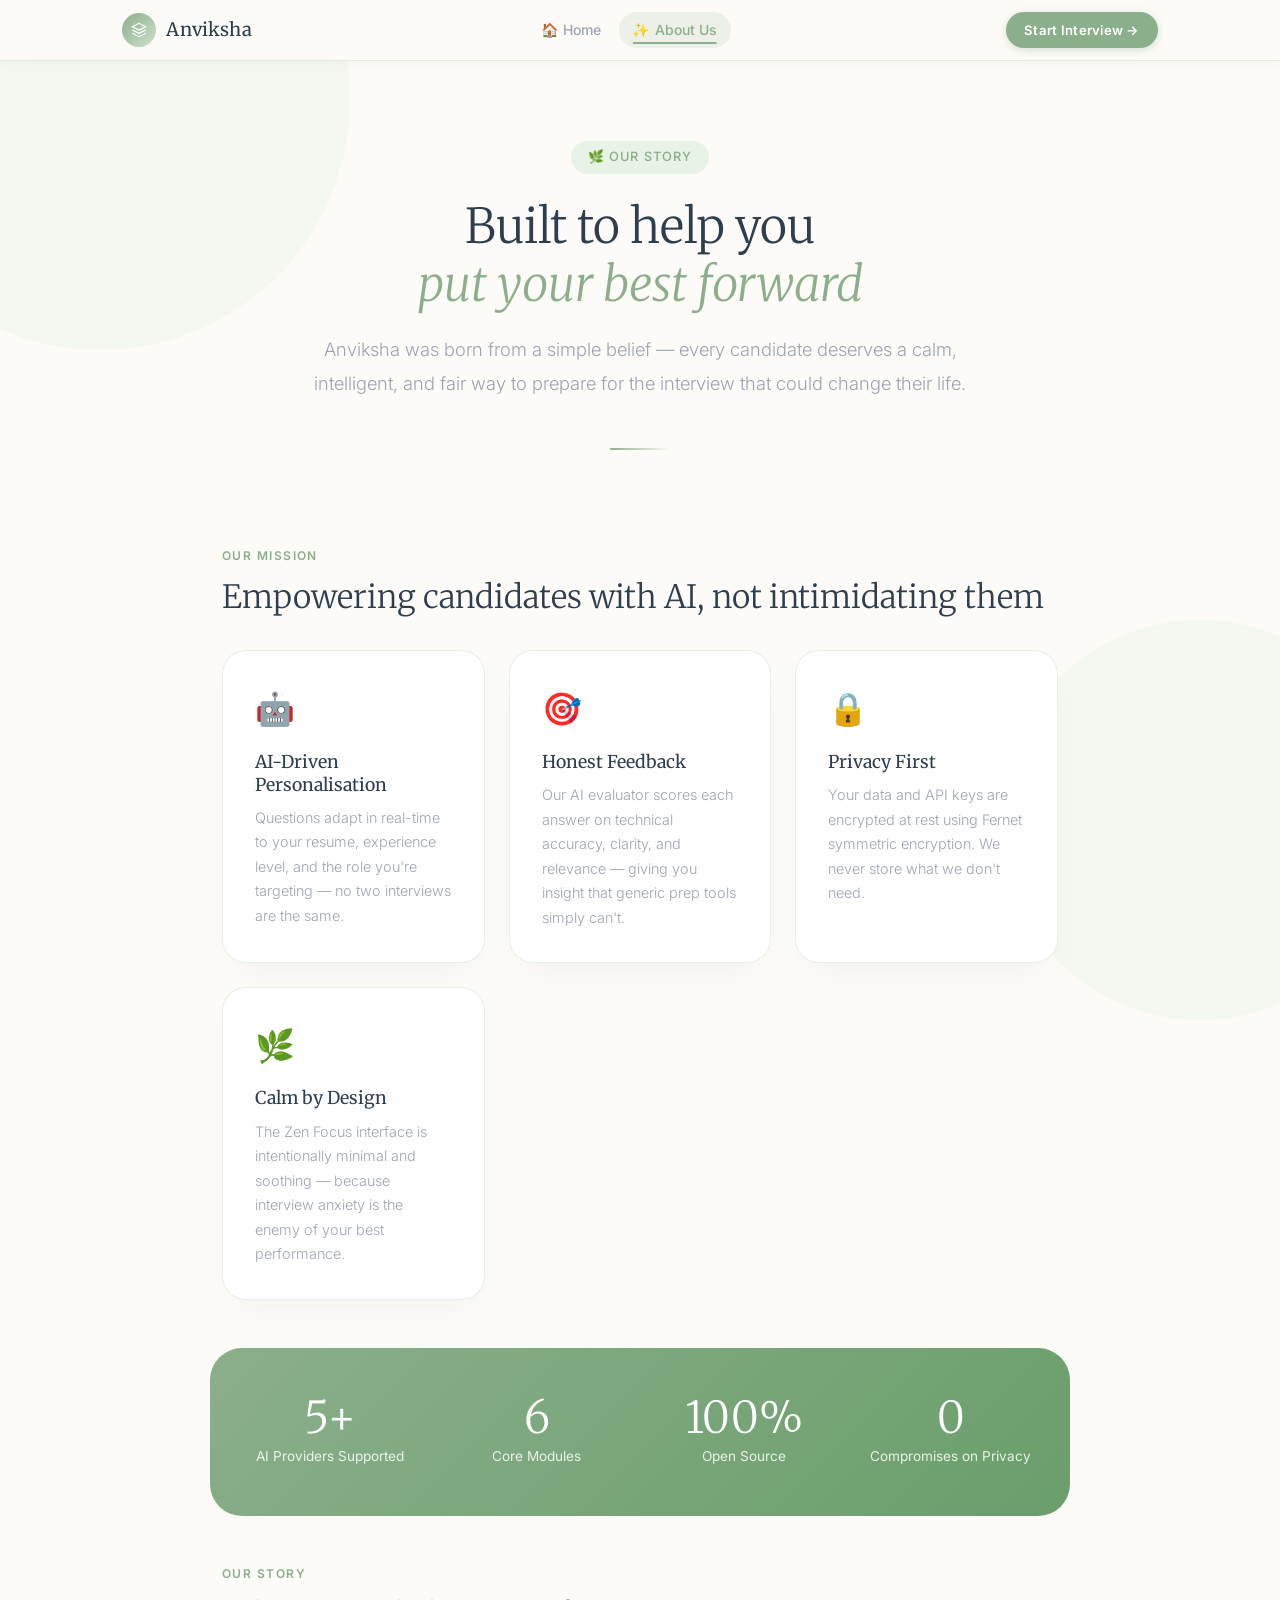
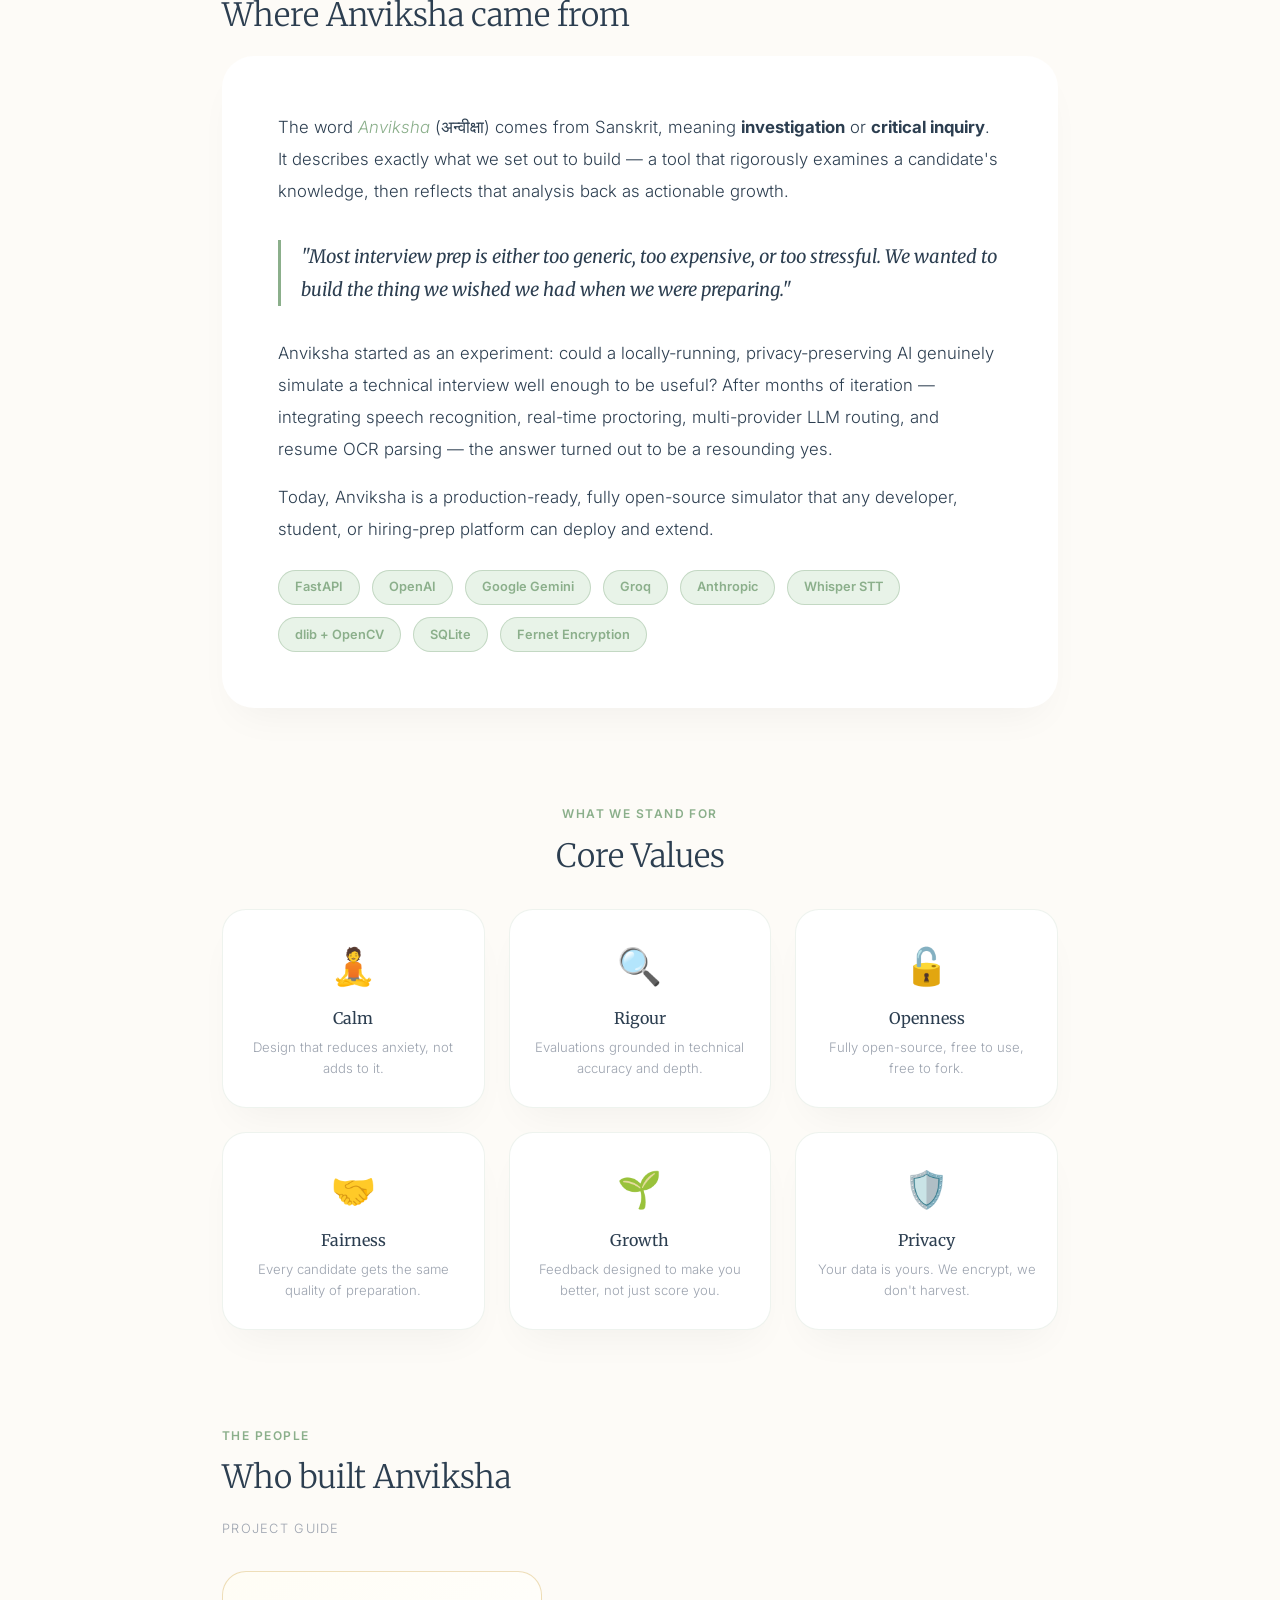
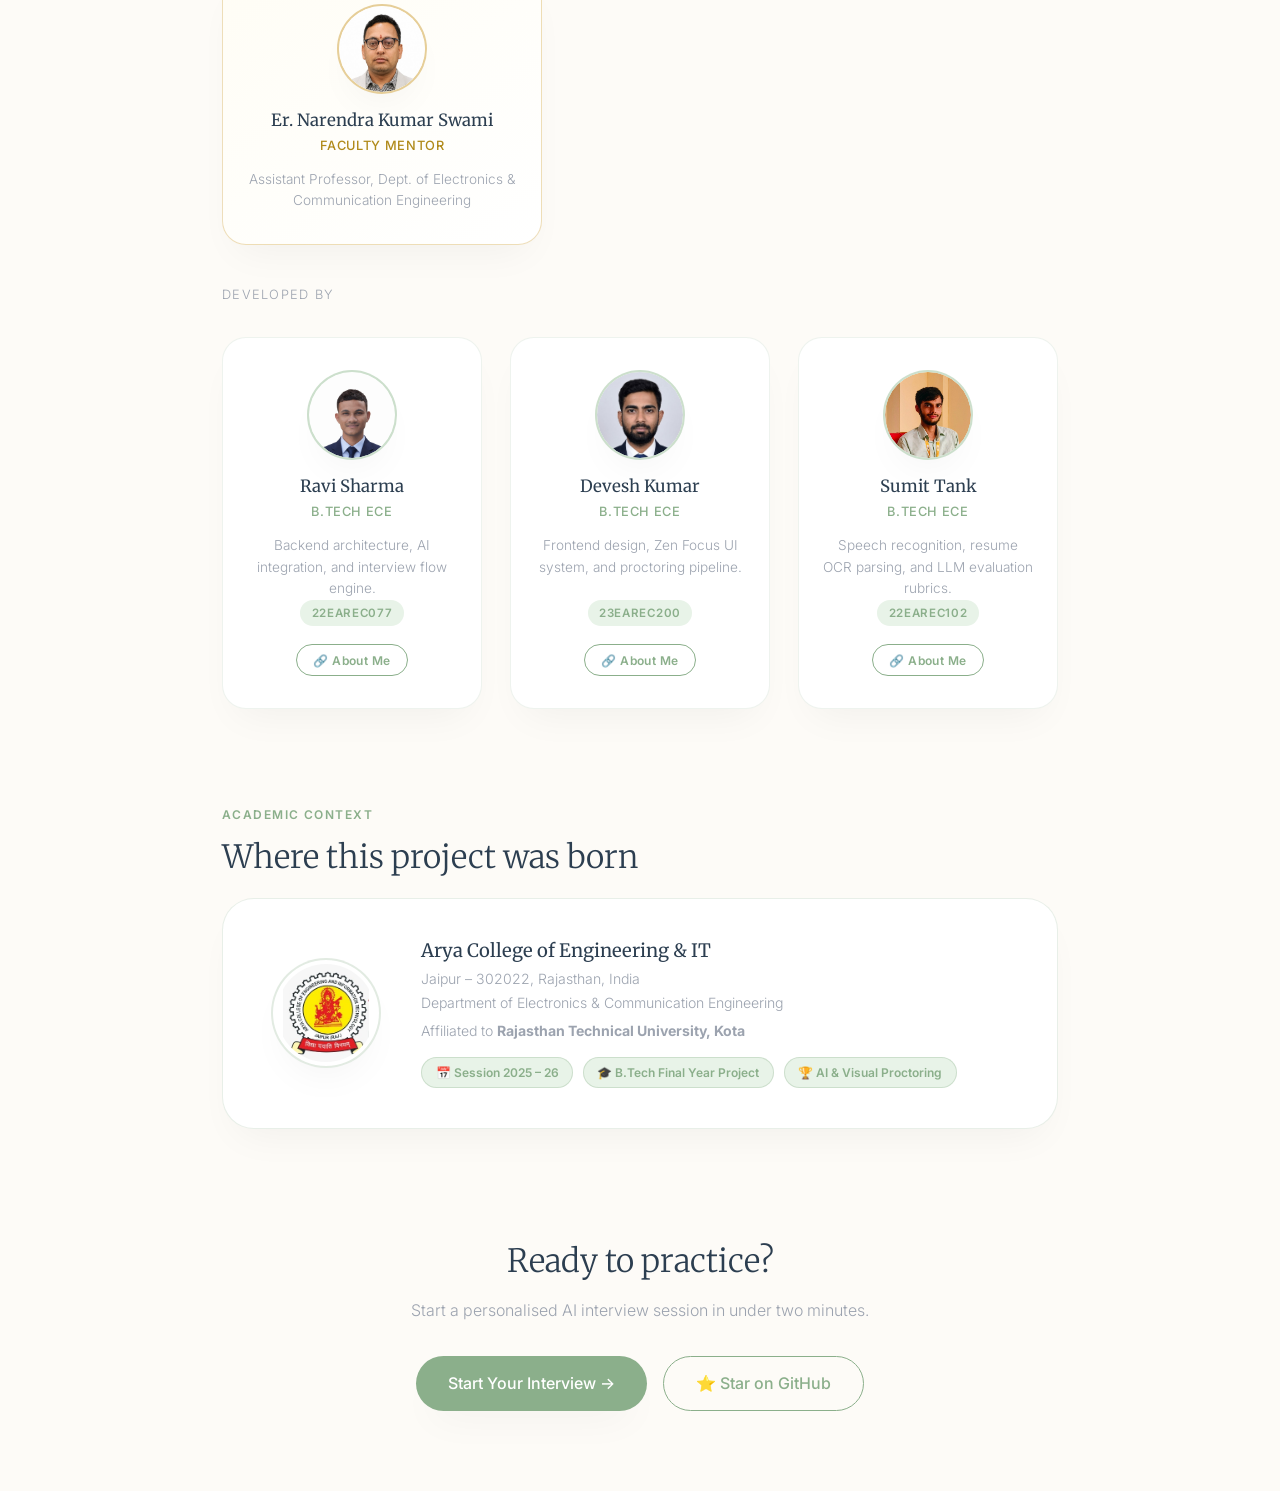
==== frontend/about.html @ 6df04675 "feat: introduce About page, shared navigation component, and team branding assets" ====
<!DOCTYPE html>
<html lang="en">

<head>
    <meta charset="UTF-8">
    <meta name="viewport" content="width=device-width, initial-scale=1.0">
    <meta name="description"
        content="About Anviksha – Learn about our mission to make AI-powered interview preparation accessible, fair, and effective for every candidate.">
    <title>About Us – Anviksha AI Interview Simulator</title>
    <link rel="stylesheet" href="styles.css">

    <style>
        /* ── Page-level layout ── */
        .about-wrapper {
            min-height: 100vh;
            background: var(--cream-bg);
            position: relative;
            overflow-x: hidden;
        }


        /* (nav styles provided by header.js) */

        /* ── Hero ── */
        .hero {
            text-align: center;
            padding: 5rem 2rem 3rem;
            max-width: 720px;
            margin: 0 auto;
        }

        .hero-badge {
            display: inline-flex;
            align-items: center;
            gap: 0.5rem;
            background: var(--sage-light);
            color: var(--sage-dark);
            font-size: 0.8rem;
            font-weight: 500;
            letter-spacing: 0.08em;
            text-transform: uppercase;
            padding: 0.4rem 1.1rem;
            border-radius: var(--radius-pill);
            margin-bottom: 1.5rem;
            animation: fadeInUp 0.6s ease both;
        }

        .hero h1 {
            font-size: 3rem;
            font-weight: 300;
            line-height: 1.2;
            margin-bottom: 1.25rem;
            animation: fadeInUp 0.7s ease 0.1s both;
        }

        .hero h1 em {
            font-style: italic;
            color: var(--sage-dark);
        }

        .hero-subtitle {
            font-size: 1.15rem;
            color: var(--gray-muted);
            line-height: 1.8;
            font-weight: 300;
            animation: fadeInUp 0.7s ease 0.2s both;
            margin-bottom: 0;
        }

        /* ── Section wrapper ── */
        .section {
            max-width: 900px;
            margin: 0 auto;
            padding: 3rem 2rem;
        }

        .section-label {
            font-size: 0.75rem;
            letter-spacing: 0.12em;
            text-transform: uppercase;
            color: var(--sage-dark);
            font-weight: 600;
            margin-bottom: 0.75rem;
        }

        .section-title {
            font-family: var(--font-serif);
            font-size: 2rem;
            font-weight: 300;
            margin-bottom: 1.25rem;
            color: var(--slate-text);
        }

        /* ── Divider ── */
        .divider {
            width: 60px;
            height: 2px;
            background: linear-gradient(90deg, var(--sage-dark), transparent);
            margin: 0 auto 3rem;
            border-radius: 2px;
        }

        /* ── Mission cards ── */
        .mission-grid {
            display: grid;
            grid-template-columns: repeat(auto-fit, minmax(260px, 1fr));
            gap: 1.5rem;
            margin-top: 2rem;
        }

        .mission-card {
            background: var(--white);
            border: 1px solid rgba(139, 175, 139, 0.2);
            border-radius: var(--radius-lg);
            padding: 2rem;
            box-shadow: var(--shadow-soft);
            transition: all var(--transition-medium);
            animation: fadeInUp 0.6s ease both;
        }

        .mission-card:hover {
            transform: translateY(-4px);
            box-shadow: var(--shadow-hover);
            border-color: rgba(139, 175, 139, 0.5);
        }

        .mission-card-icon {
            font-size: 2rem;
            margin-bottom: 1rem;
        }

        .mission-card h3 {
            font-size: 1.1rem;
            margin-bottom: 0.6rem;
            color: var(--slate-text);
        }

        .mission-card p {
            font-size: 0.9rem;
            color: var(--gray-muted);
            margin: 0;
            line-height: 1.7;
        }

        /* ── Story section ── */
        .story-section {
            background: var(--white);
            border-radius: var(--radius-xl);
            box-shadow: var(--shadow-soft);
            padding: 3.5rem;
            margin: 0 2rem;
            max-width: 860px;
            margin-left: auto;
            margin-right: auto;
        }

        .story-section p {
            font-size: 1.05rem;
            line-height: 1.9;
            color: var(--slate-text);
            font-weight: 300;
        }

        .story-section p+p {
            margin-top: 1rem;
        }

        .story-section p:last-child {
            margin-bottom: 0;
        }

        .story-highlight {
            border-left: 3px solid var(--sage-dark);
            padding-left: 1.25rem;
            margin: 2rem 0;
            color: var(--slate-text);
            font-family: var(--font-serif);
            font-size: 1.15rem;
            font-style: italic;
            line-height: 1.8;
        }

        /* ── Tech stack ── */
        .tech-strip {
            display: flex;
            flex-wrap: wrap;
            gap: 0.75rem;
            margin-top: 1.5rem;
        }

        .tech-chip {
            background: var(--sage-light);
            color: var(--sage-dark);
            font-size: 0.8rem;
            font-weight: 600;
            padding: 0.4rem 1rem;
            border-radius: var(--radius-pill);
            border: 1px solid rgba(139, 175, 139, 0.4);
            transition: all var(--transition-fast);
        }

        .tech-chip:hover {
            background: var(--sage-dark);
            color: var(--white);
        }

        /* ── Values ── */
        .values-grid {
            display: grid;
            grid-template-columns: repeat(auto-fit, minmax(200px, 1fr));
            gap: 1.5rem;
            margin-top: 2rem;
        }

        .value-item {
            text-align: center;
            padding: 1.75rem 1.25rem;
            border-radius: var(--radius-lg);
            border: 1px solid rgba(139, 175, 139, 0.15);
            background: var(--white);
            box-shadow: var(--shadow-soft);
            transition: all var(--transition-medium);
        }

        .value-item:hover {
            background: var(--sage-light);
            transform: translateY(-3px);
            box-shadow: var(--shadow-medium);
        }

        .value-emoji {
            font-size: 2.25rem;
            display: block;
            margin-bottom: 0.75rem;
        }

        .value-item h4 {
            font-family: var(--font-serif);
            font-size: 1rem;
            font-weight: 400;
            margin-bottom: 0.5rem;
            color: var(--slate-text);
        }

        .value-item p {
            font-size: 0.82rem;
            color: var(--gray-muted);
            margin: 0;
            line-height: 1.6;
        }

        /* ── Stats banner ── */
        .stats-banner {
            background: linear-gradient(135deg, var(--sage-dark) 0%, #6a9e6a 100%);
            color: var(--white);
            border-radius: var(--radius-xl);
            padding: 3rem 2rem;
            margin: 0 2rem;
            max-width: 860px;
            margin-left: auto;
            margin-right: auto;
            display: grid;
            grid-template-columns: repeat(auto-fit, minmax(160px, 1fr));
            gap: 2rem;
            text-align: center;
        }

        .stat-item {}

        .stat-number {
            font-family: var(--font-serif);
            font-size: 2.75rem;
            font-weight: 300;
            line-height: 1;
            margin-bottom: 0.4rem;
        }

        .stat-label {
            font-size: 0.85rem;
            opacity: 0.85;
            font-weight: 400;
        }

        /* ── Team section ── */
        .team-grid {
            display: grid;
            grid-template-columns: repeat(auto-fit, minmax(220px, 1fr));
            gap: 1.75rem;
            margin-top: 2rem;
        }

        .team-card {
            background: var(--white);
            border-radius: var(--radius-lg);
            padding: 2rem 1.5rem;
            text-align: center;
            box-shadow: var(--shadow-soft);
            border: 1px solid rgba(139, 175, 139, 0.15);
            transition: all var(--transition-medium);
            /* flex column so badge+button always sit at the bottom */
            display: flex;
            flex-direction: column;
            align-items: center;
        }

        .team-card:hover {
            transform: translateY(-5px);
            box-shadow: var(--shadow-hover);
            border-color: rgba(139, 175, 139, 0.4);
        }

        /* Guide card gets a golden accent */
        .team-card.guide-card {
            border-color: rgba(205, 160, 60, 0.35);
            background: linear-gradient(145deg, #fffdf5, var(--white));
        }

        .team-card.guide-card:hover {
            border-color: rgba(205, 160, 60, 0.6);
        }

        .team-avatar {
            width: 90px;
            height: 90px;
            border-radius: 50%;
            background: var(--sage-light);
            display: flex;
            align-items: center;
            justify-content: center;
            margin: 0 auto 1rem;
            box-shadow: var(--shadow-soft);
            overflow: hidden;
            border: 2px solid rgba(139, 175, 139, 0.3);
        }

        .team-avatar img {
            width: 100%;
            height: 100%;
            object-fit: cover;
            object-position: top center;
            border-radius: 50%;
        }

        .team-avatar.guide-avatar {
            border: 2px solid rgba(205, 160, 60, 0.5);
            background: #fffdf5;
        }

        .team-card h3 {
            font-size: 1.05rem;
            margin-bottom: 0.25rem;
            color: var(--slate-text);
        }

        .team-card .team-role {
            font-size: 0.8rem;
            color: var(--sage-dark);
            font-weight: 500;
            letter-spacing: 0.05em;
            text-transform: uppercase;
            margin-bottom: 0.75rem;
        }

        .team-card.guide-card .team-role {
            color: #b08a1a;
        }

        .team-card p {
            font-size: 0.85rem;
            color: var(--gray-muted);
            margin: 0;
            line-height: 1.6;
        }

        /* Enrollment ID badge */
        .enrol-badge {
            display: inline-block;
            background: var(--sage-light);
            color: var(--sage-dark);
            font-size: 0.72rem;
            font-weight: 600;
            letter-spacing: 0.06em;
            padding: 0.25rem 0.7rem;
            border-radius: var(--radius-pill);
            margin-top: auto;   /* pushes badge to bottom regardless of content height */
            margin-bottom: 0.5rem;
        }

        /* About Me button */
        .about-me-btn {
            display: inline-flex;
            align-items: center;
            gap: 0.35rem;
            margin-top: 0.6rem;
            padding: 0.35rem 1rem;
            border-radius: var(--radius-pill);
            border: 1px solid var(--sage-dark);
            color: var(--sage-dark);
            font-size: 0.75rem;
            font-weight: 600;
            text-decoration: none;
            letter-spacing: 0.04em;
            transition: all var(--transition-fast);
            background: transparent;
        }

        .about-me-btn:hover {
            background: var(--sage-dark);
            color: var(--white);
            transform: translateY(-1px);
        }

        /* ── Academic / Institution card ── */
        .institution-card {
            background: var(--white);
            border-radius: var(--radius-xl);
            box-shadow: var(--shadow-soft);
            border: 1px solid rgba(139, 175, 139, 0.2);
            padding: 2.5rem 3rem;
            max-width: 860px;
            margin: 0 auto;
            display: flex;
            gap: 2.5rem;
            align-items: center;
            flex-wrap: wrap;
        }

        .institution-logo {
            width: 110px;
            height: 110px;
            border-radius: 50%;
            background: var(--white);
            border: 2px solid rgba(139, 175, 139, 0.25);
            display: flex;
            align-items: center;
            justify-content: center;
            flex-shrink: 0;
            box-shadow: var(--shadow-soft);
            overflow: hidden;
            padding: 4px;
        }

        .institution-logo img {
            width: 100%;
            height: 100%;
            object-fit: contain;
            border-radius: 50%;
        }

        .institution-info {
            flex: 1;
            min-width: 220px;
        }

        .institution-info h3 {
            font-family: var(--font-serif);
            font-size: 1.15rem;
            font-weight: 400;
            margin-bottom: 0.3rem;
            color: var(--slate-text);
        }

        .institution-info p {
            font-size: 0.88rem;
            color: var(--gray-muted);
            margin: 0 0 0.2rem;
            line-height: 1.5;
        }

        .institution-meta {
            display: flex;
            flex-wrap: wrap;
            gap: 0.6rem;
            margin-top: 1rem;
        }

        .meta-pill {
            background: var(--sage-light);
            color: var(--sage-dark);
            font-size: 0.75rem;
            font-weight: 600;
            padding: 0.3rem 0.85rem;
            border-radius: var(--radius-pill);
            border: 1px solid rgba(139, 175, 139, 0.3);
        }

        @media (max-width: 600px) {
            .institution-card {
                padding: 1.75rem 1.25rem;
                flex-direction: column;
                align-items: flex-start;
                gap: 1.25rem;
            }
        }

        /* ── CTA footer strip ── */
        .cta-strip {
            text-align: center;
            padding: 4rem 2rem 5rem;
        }

        .cta-strip h2 {
            font-family: var(--font-serif);
            font-size: 2rem;
            font-weight: 300;
            margin-bottom: 1rem;
        }

        .cta-strip p {
            color: var(--gray-muted);
            margin-bottom: 2rem;
            font-size: 1rem;
        }

        .cta-buttons {
            display: flex;
            gap: 1rem;
            justify-content: center;
            flex-wrap: wrap;
        }

        /* ── Responsive ── */
        @media (max-width: 768px) {
            .hero h1 {
                font-size: 2rem;
            }

            .story-section {
                padding: 2rem 1.5rem;
                margin: 0 1rem;
            }

            .stats-banner {
                margin: 0 1rem;
            }

            .top-nav {
                padding: 1rem 1.25rem;
            }

            .section {
                padding: 2.5rem 1.25rem;
            }
        }

        /* ── Staggered animation delays ── */
        .mission-card:nth-child(1) {
            animation-delay: 0.1s;
        }

        .mission-card:nth-child(2) {
            animation-delay: 0.2s;
        }

        .mission-card:nth-child(3) {
            animation-delay: 0.3s;
        }

        .mission-card:nth-child(4) {
            animation-delay: 0.4s;
        }
    </style>
</head>

<body>
    <!-- Shared site header (nav) -->
    <script src="./header.js"></script>
    <div class="about-wrapper">

        <!-- Background Decorations -->
        <div class="bg-blob bg-blob-1"></div>
        <div class="bg-blob bg-blob-2"></div>

        <!-- ── Hero ── -->
        <header class="hero">
            <div class="hero-badge">🌿 Our Story</div>
            <h1>Built to help you<br><em>put your best forward</em></h1>
            <p class="hero-subtitle">
                Anviksha was born from a simple belief — every candidate deserves a calm, intelligent,
                and fair way to prepare for the interview that could change their life.
            </p>
        </header>

        <div class="divider"></div>

        <!-- ── Mission ── -->
        <section class="section" id="mission" aria-labelledby="missionTitle">
            <p class="section-label">Our Mission</p>
            <h2 class="section-title" id="missionTitle">Empowering candidates with AI, not intimidating them</h2>

            <div class="mission-grid">
                <div class="mission-card">
                    <div class="mission-card-icon">🤖</div>
                    <h3>AI-Driven Personalisation</h3>
                    <p>Questions adapt in real-time to your resume, experience level, and the role you're targeting — no
                        two interviews are the same.</p>
                </div>
                <div class="mission-card">
                    <div class="mission-card-icon">🎯</div>
                    <h3>Honest Feedback</h3>
                    <p>Our AI evaluator scores each answer on technical accuracy, clarity, and relevance — giving you
                        insight that generic prep tools simply can't.</p>
                </div>
                <div class="mission-card">
                    <div class="mission-card-icon">🔒</div>
                    <h3>Privacy First</h3>
                    <p>Your data and API keys are encrypted at rest using Fernet symmetric encryption. We never store
                        what we don't need.</p>
                </div>
                <div class="mission-card">
                    <div class="mission-card-icon">🌿</div>
                    <h3>Calm by Design</h3>
                    <p>The Zen Focus interface is intentionally minimal and soothing — because interview anxiety is the
                        enemy of your best performance.</p>
                </div>
            </div>
        </section>

        <!-- ── Stats ── -->
        <div class="stats-banner" role="region" aria-label="Key statistics">
            <div class="stat-item">
                <div class="stat-number">5+</div>
                <div class="stat-label">AI Providers Supported</div>
            </div>
            <div class="stat-item">
                <div class="stat-number">6</div>
                <div class="stat-label">Core Modules</div>
            </div>
            <div class="stat-item">
                <div class="stat-number">100%</div>
                <div class="stat-label">Open Source</div>
            </div>
            <div class="stat-item">
                <div class="stat-number">0</div>
                <div class="stat-label">Compromises on Privacy</div>
            </div>
        </div>

        <!-- ── Story ── -->
        <section class="section" id="story" aria-labelledby="storyTitle">
            <p class="section-label">Our Story</p>
            <h2 class="section-title" id="storyTitle">Where Anviksha came from</h2>

            <div class="story-section">
                <p>
                    The word <em>Anviksha</em> (अन्वीक्षा) comes from Sanskrit, meaning <strong>investigation</strong>
                    or <strong>critical inquiry</strong>. It describes exactly what we set out to build — a tool that
                    rigorously examines a candidate's knowledge, then reflects that analysis back as actionable growth.
                </p>

                <blockquote class="story-highlight">
                    "Most interview prep is either too generic, too expensive, or too stressful. We wanted to build the
                    thing we wished we had when we were preparing."
                </blockquote>

                <p>
                    Anviksha started as an experiment: could a locally-running, privacy-preserving AI genuinely simulate
                    a technical interview well enough to be useful? After months of iteration — integrating speech
                    recognition, real-time proctoring, multi-provider LLM routing, and resume OCR parsing — the answer
                    turned out to be a resounding yes.
                </p>
                <p>
                    Today, Anviksha is a production-ready, fully open-source simulator that any developer, student, or
                    hiring-prep platform can deploy and extend.
                </p>

                <div class="tech-strip" role="list" aria-label="Technologies used">
                    <span class="tech-chip" role="listitem">FastAPI</span>
                    <span class="tech-chip" role="listitem">OpenAI</span>
                    <span class="tech-chip" role="listitem">Google Gemini</span>
                    <span class="tech-chip" role="listitem">Groq</span>
                    <span class="tech-chip" role="listitem">Anthropic</span>
                    <span class="tech-chip" role="listitem">Whisper STT</span>
                    <span class="tech-chip" role="listitem">dlib + OpenCV</span>
                    <span class="tech-chip" role="listitem">SQLite</span>
                    <span class="tech-chip" role="listitem">Fernet Encryption</span>
                </div>
            </div>
        </section>

        <!-- ── Values ── -->
        <section class="section" id="values" aria-labelledby="valuesTitle">
            <p class="section-label" style="text-align:center;">What We Stand For</p>
            <h2 class="section-title" id="valuesTitle" style="text-align:center;">Core Values</h2>

            <div class="values-grid">
                <div class="value-item">
                    <span class="value-emoji">🧘</span>
                    <h4>Calm</h4>
                    <p>Design that reduces anxiety, not adds to it.</p>
                </div>
                <div class="value-item">
                    <span class="value-emoji">🔍</span>
                    <h4>Rigour</h4>
                    <p>Evaluations grounded in technical accuracy and depth.</p>
                </div>
                <div class="value-item">
                    <span class="value-emoji">🔓</span>
                    <h4>Openness</h4>
                    <p>Fully open-source, free to use, free to fork.</p>
                </div>
                <div class="value-item">
                    <span class="value-emoji">🤝</span>
                    <h4>Fairness</h4>
                    <p>Every candidate gets the same quality of preparation.</p>
                </div>
                <div class="value-item">
                    <span class="value-emoji">🌱</span>
                    <h4>Growth</h4>
                    <p>Feedback designed to make you better, not just score you.</p>
                </div>
                <div class="value-item">
                    <span class="value-emoji">🛡️</span>
                    <h4>Privacy</h4>
                    <p>Your data is yours. We encrypt, we don't harvest.</p>
                </div>
            </div>
        </section>

        <!-- ── Team ── -->
        <section class="section" id="team" aria-labelledby="teamTitle">
            <p class="section-label">The People</p>
            <h2 class="section-title" id="teamTitle">Who built Anviksha</h2>

            <!-- Project Guide -->
            <p
                style="font-size:0.8rem;letter-spacing:0.1em;text-transform:uppercase;color:var(--gray-muted);margin-bottom:1rem;margin-top:0.25rem;">
                Project Guide</p>
            <div class="team-grid" style="grid-template-columns: 1fr; max-width: 320px;">
                <div class="team-card guide-card">
                    <div class="team-avatar guide-avatar">
                        <img src="./icons/narendra.png" alt="Er. Narendra Kumar Swami">
                    </div>
                    <h3>Er. Narendra Kumar Swami</h3>
                    <p class="team-role">Faculty Mentor</p>
                    <p>Assistant Professor, Dept. of Electronics &amp; Communication Engineering</p>
                </div>
            </div>

            <!-- Developers -->
            <p
                style="font-size:0.8rem;letter-spacing:0.1em;text-transform:uppercase;color:var(--gray-muted);margin-bottom:1rem;margin-top:2.5rem;">
                Developed By</p>
            <div class="team-grid">
                <div class="team-card">
                    <div class="team-avatar">
                        <img src="./icons/ravi.png" alt="Ravi Sharma">
                    </div>
                    <h3>Ravi Sharma</h3>
                    <p class="team-role">B.Tech ECE</p>
                    <p>Backend architecture, AI integration, and interview flow engine.</p>
                    <span class="enrol-badge">22EAREC077</span>
                    <a href="#" class="about-me-btn" id="raviProfileBtn" target="_blank" rel="noopener">
                        🔗 About Me
                    </a>
                </div>
                <div class="team-card">
                    <div class="team-avatar">
                        <img src="./icons/devesh.png" alt="Devesh Kumar">
                    </div>
                    <h3>Devesh Kumar</h3>
                    <p class="team-role">B.Tech ECE</p>
                    <p>Frontend design, Zen Focus UI system, and proctoring pipeline.</p>
                    <span class="enrol-badge">23EAREC200</span>
                    <a href="#" class="about-me-btn" id="deveshProfileBtn" target="_blank" rel="noopener">
                        🔗 About Me
                    </a>
                </div>
                <div class="team-card">
                    <div class="team-avatar">
                        <img src="./icons/sumit.png" alt="Sumit Tank">
                    </div>
                    <h3>Sumit Tank</h3>
                    <p class="team-role">B.Tech ECE</p>
                    <p>Speech recognition, resume OCR parsing, and LLM evaluation rubrics.</p>
                    <span class="enrol-badge">22EAREC102</span>
                    <a href="#" class="about-me-btn" id="sumitProfileBtn" target="_blank" rel="noopener">
                        🔗 About Me
                    </a>
                </div>
            </div>
        </section>

        <!-- ── Academic Institution ── -->
        <section class="section" id="institution" aria-labelledby="institutionTitle">
            <p class="section-label">Academic Context</p>
            <h2 class="section-title" id="institutionTitle">Where this project was born</h2>

            <div class="institution-card">
                <div class="institution-logo">
                    <img src="./icons/college-logo.png"
                         alt="Arya College of Engineering &amp; IT – Jaipur"
                         width="110" height="110">
                </div>
                <div class="institution-info">
                    <h3>Arya College of Engineering &amp; IT</h3>
                    <p>Jaipur – 302022, Rajasthan, India</p>
                    <p>Department of Electronics &amp; Communication Engineering</p>
                    <p style="margin-top:0.4rem;">Affiliated to <strong>Rajasthan Technical University, Kota</strong>
                    </p>
                    <div class="institution-meta">
                        <span class="meta-pill">📅 Session 2025 – 26</span>
                        <span class="meta-pill">🎓 B.Tech Final Year Project</span>
                        <span class="meta-pill">🏆 AI &amp; Visual Proctoring</span>
                    </div>
                </div>
            </div>
        </section>

        <!-- ── CTA ── -->
        <div class="cta-strip">
            <h2>Ready to practice?</h2>
            <p>Start a personalised AI interview session in under two minutes.</p>
            <div class="cta-buttons">
                <a href="./guidelines.html" class="btn btn-primary" id="startInterviewBtn">
                    Start Your Interview →
                </a>
                <a href="https://github.com/hackerstoreofficial/Anviksha-The-AI-Interviewer" target="_blank"
                    rel="noopener noreferrer" class="btn btn-secondary" id="githubLink">
                    ⭐ Star on GitHub
                </a>
            </div>
        </div>

    </div><!-- end .about-wrapper -->
</body>

</html>
---- frontend/styles.css ----
/* ============================================
   Anviksha AI Interview Simulator
   Zen Focus Design System - Master Stylesheet
   ============================================ */

/* === Google Fonts === */
@import url('https://fonts.googleapis.com/css2?family=Merriweather:ital,wght@0,300;0,400;0,700;1,300;1,400&family=Inter:wght@300;400;500;600&display=swap');

/* === CSS Variables === */
:root {
    /* Color Palette */
    --cream-bg: #FDFBF7;
    --sage-dark: #8BAF8B;
    --sage-light: #E8F3E8;
    --sage-medium: #CDE0CD;
    --slate-text: #2C3E50;
    --gray-muted: #9CA3AF;
    --soft-red: #E57373;
    --white: #FFFFFF;
    --border-light: #CBD5E0;

    /* Typography */
    --font-serif: 'Merriweather', serif;
    --font-sans: 'Inter', sans-serif;

    /* Spacing */
    --spacing-xs: 0.5rem;
    --spacing-sm: 1rem;
    --spacing-md: 1.5rem;
    --spacing-lg: 2rem;
    --spacing-xl: 3rem;

    /* Shadows */
    --shadow-soft: 0 20px 40px -15px rgba(0, 0, 0, 0.05);
    --shadow-medium: 0 25px 50px -12px rgba(0, 0, 0, 0.08);
    --shadow-hover: 0 30px 60px -15px rgba(0, 0, 0, 0.12);

    /* Border Radius */
    --radius-sm: 0.5rem;
    --radius-md: 1rem;
    --radius-lg: 1.5rem;
    --radius-xl: 2rem;
    --radius-pill: 9999px;

    /* Transitions */
    --transition-fast: 0.2s ease;
    --transition-medium: 0.4s ease;
    --transition-slow: 0.8s ease;
}

/* === Global Reset === */
* {
    margin: 0;
    padding: 0;
    box-sizing: border-box;
}

html {
    scroll-behavior: smooth;
}

body {
    font-family: var(--font-sans);
    background-color: var(--cream-bg);
    color: var(--slate-text);
    line-height: 1.6;
    min-height: 100vh;
    overflow-x: hidden;
}

/* === Typography === */
h1,
h2,
h3,
h4,
h5,
h6 {
    font-family: var(--font-serif);
    font-weight: 400;
    line-height: 1.3;
    margin-bottom: var(--spacing-sm);
}

h1 {
    font-size: 2.5rem;
    font-weight: 300;
}

h2 {
    font-size: 2rem;
}

h3 {
    font-size: 1.5rem;
}

p {
    margin-bottom: var(--spacing-sm);
    font-weight: 300;
}

em {
    font-style: italic;
    color: var(--sage-dark);
}

/* === Layout Containers === */
.page-wrapper {
    min-height: 100vh;
    height: 100vh;
    display: flex;
    flex-direction: column;
    padding: 0;
    position: relative;
    overflow-y: auto;
    background: var(--cream-bg);
}

.content-card {
    background: var(--white);
    padding: var(--spacing-xl) var(--spacing-lg);
    width: 100%;
    height: 100%;
    position: relative;
    z-index: 10;
    overflow-y: auto;
    animation: fadeInUp 1s ease;
    border-radius: 0;
    box-shadow: none;
}



/* === Buttons === */
.btn {
    font-family: var(--font-sans);
    font-weight: 500;
    padding: 0.875rem 2rem;
    border-radius: var(--radius-pill);
    border: none;
    cursor: pointer;
    transition: all var(--transition-medium);
    font-size: 1rem;
    display: inline-flex;
    align-items: center;
    gap: 0.5rem;
    text-decoration: none;
}

.btn-primary {
    background: var(--sage-dark);
    color: var(--white);
    box-shadow: var(--shadow-soft);
}

.btn-primary:hover {
    transform: translateY(-2px);
    box-shadow: var(--shadow-hover);
}

.btn-primary:active {
    transform: translateY(0);
}

.btn-secondary {
    background: transparent;
    color: var(--sage-dark);
    border: 1px solid var(--sage-dark);
}

.btn-secondary:hover {
    background: var(--sage-light);
    transform: translateY(-2px);
}

.btn-danger {
    background: var(--soft-red);
    color: var(--white);
}

.btn-danger:hover {
    transform: translateY(-2px);
    box-shadow: var(--shadow-hover);
}

.btn:disabled {
    opacity: 0.5;
    cursor: not-allowed;
    transform: none !important;
}

/* === Form Elements === */
.form-group {
    margin-bottom: var(--spacing-md);
}

.form-label {
    display: block;
    font-weight: 500;
    margin-bottom: var(--spacing-xs);
    color: var(--slate-text);
    font-size: 0.95rem;
}

.form-input {
    width: 100%;
    padding: 0.75rem 0;
    background: transparent;
    border: none;
    border-bottom: 1px solid var(--border-light);
    font-family: var(--font-sans);
    font-size: 1rem;
    color: var(--slate-text);
    transition: border-color var(--transition-fast);
    outline: none;
}

.form-input:focus {
    border-bottom-color: var(--sage-dark);
}

.form-input::placeholder {
    color: var(--gray-muted);
}

select.form-input {
    padding: 0.75rem;
    border: 1px solid var(--border-light);
    border-radius: var(--radius-sm);
    background: var(--white);
}

/* === File Upload === */
.file-upload-zone {
    border: 2px dashed var(--sage-medium);
    border-radius: var(--radius-lg);
    padding: var(--spacing-xl);
    text-align: center;
    background: var(--sage-light);
    transition: all var(--transition-medium);
    cursor: pointer;
}

.file-upload-zone:hover {
    border-color: var(--sage-dark);
    background: var(--white);
}

.file-upload-zone.dragover {
    border-color: var(--sage-dark);
    background: var(--white);
    transform: scale(1.02);
}

/* === Checkbox & Radio === */
.checkbox-wrapper {
    display: flex;
    align-items: flex-start;
    gap: var(--spacing-sm);
    margin-bottom: var(--spacing-md);
}

.checkbox-wrapper input[type="checkbox"] {
    width: 1.25rem;
    height: 1.25rem;
    accent-color: var(--sage-dark);
    cursor: pointer;
    margin-top: 0.25rem;
}

.checkbox-label {
    flex: 1;
    font-size: 0.95rem;
    line-height: 1.5;
    cursor: pointer;
}

/* === Progress Indicators === */
.progress-dots {
    display: flex;
    gap: 0.75rem;
    justify-content: center;
    padding: var(--spacing-md) 0;
    background: var(--white);
    position: sticky;
    top: 0;
    z-index: 100;
    box-shadow: 0 2px 8px rgba(0, 0, 0, 0.05);
}

.progress-dot {
    width: 0.75rem;
    height: 0.75rem;
    border-radius: 50%;
    background: var(--gray-muted);
    transition: all var(--transition-medium);
}

.progress-dot.active {
    background: var(--slate-text);
    transform: scale(1.3);
}

/* === Background Decorations === */
.bg-blob {
    position: fixed;
    border-radius: 50%;
    background: var(--sage-light);
    opacity: 0.4;
    z-index: 0;
    animation: float 12s ease-in-out infinite;
    pointer-events: none;
}

.bg-blob-1 {
    width: 500px;
    height: 500px;
    top: -150px;
    left: -150px;
}

.bg-blob-2 {
    width: 400px;
    height: 400px;
    bottom: -120px;
    right: -120px;
    animation-delay: -4s;
}

/* === Animations === */
@keyframes fadeInUp {
    from {
        opacity: 0;
        transform: translateY(30px);
    }

    to {
        opacity: 1;
        transform: translateY(0);
    }
}

@keyframes float {

    0%,
    100% {
        transform: translateY(0);
    }

    50% {
        transform: translateY(-30px);
    }
}

@keyframes breathe {

    0%,
    100% {
        transform: scale(1);
        opacity: 1;
    }

    50% {
        transform: scale(1.05);
        opacity: 0.8;
    }
}

.breathe-animation {
    animation: breathe 6s ease-in-out infinite;
}

/* === Utility Classes === */
.text-center {
    text-align: center;
}

.text-muted {
    color: var(--gray-muted);
}

.text-error {
    color: var(--soft-red);
    font-size: 0.875rem;
    margin-top: var(--spacing-xs);
}

.mb-sm {
    margin-bottom: var(--spacing-sm);
}

.mb-md {
    margin-bottom: var(--spacing-md);
}

.mb-lg {
    margin-bottom: var(--spacing-lg);
}

.mb-xl {
    margin-bottom: var(--spacing-xl);
}

.mt-sm {
    margin-top: var(--spacing-sm);
}

.mt-md {
    margin-top: var(--spacing-md);
}

.mt-lg {
    margin-top: var(--spacing-lg);
}

.flex-center {
    display: flex;
    justify-content: center;
    align-items: center;
    gap: var(--spacing-sm);
}

/* === Transcript Box === */
.transcript-box {
    background: var(--sage-light);
    border: 1px solid var(--sage-medium);
    border-radius: var(--radius-md);
    padding: var(--spacing-md);
    min-height: 120px;
    max-height: 200px;
    overflow-y: auto;
    margin-bottom: var(--spacing-sm);
}

.transcript-box p {
    margin: 0;
    line-height: 1.6;
    word-wrap: break-word;
    white-space: pre-wrap;
    overflow-wrap: break-word;
}

.transcript-box #liveTranscript {
    color: var(--slate-text);
    font-size: 1rem;
}

.transcript-box .text-muted {
    font-style: italic;
}

.hidden {
    display: none !important;
}

/* === Responsive Design === */
@media (max-width: 768px) {
    h1 {
        font-size: 2rem;
    }

    .content-card {
        padding: var(--spacing-md);
    }

    .bg-blob {
        opacity: 0.2;
    }
}
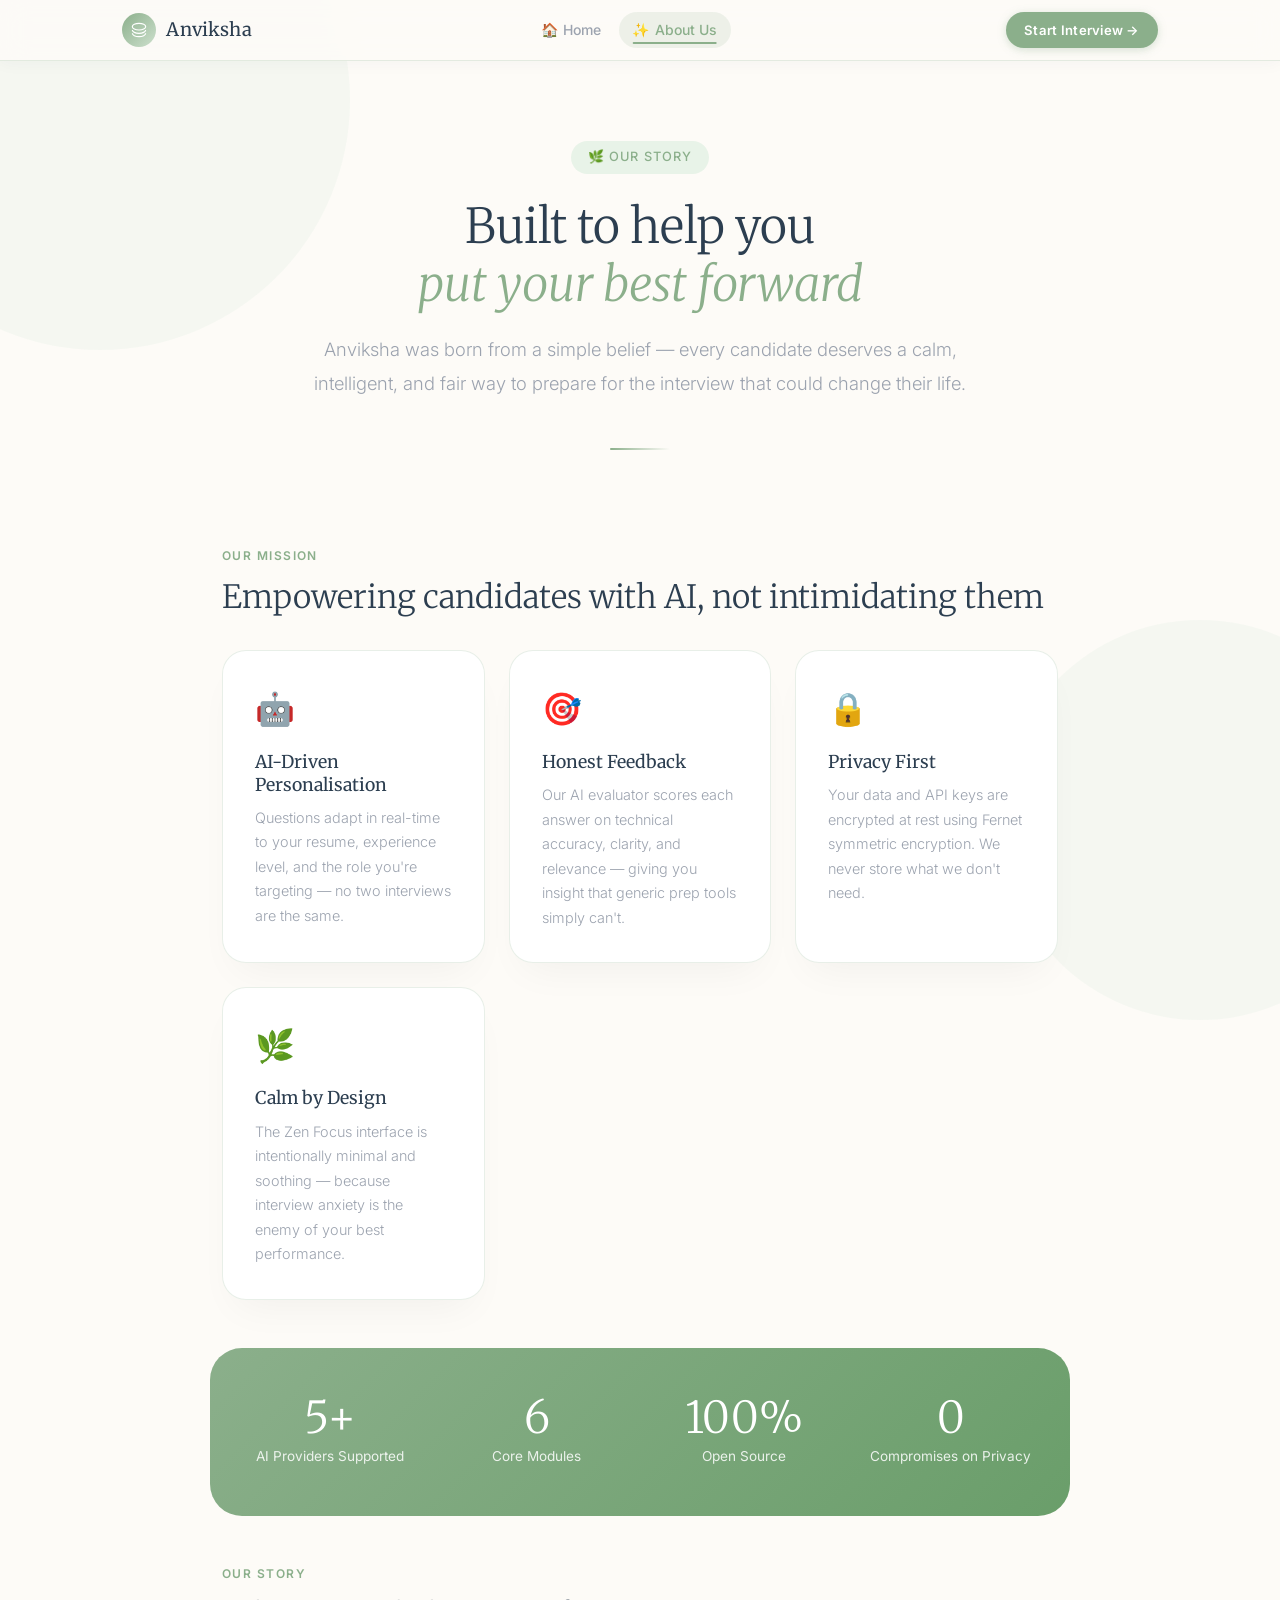
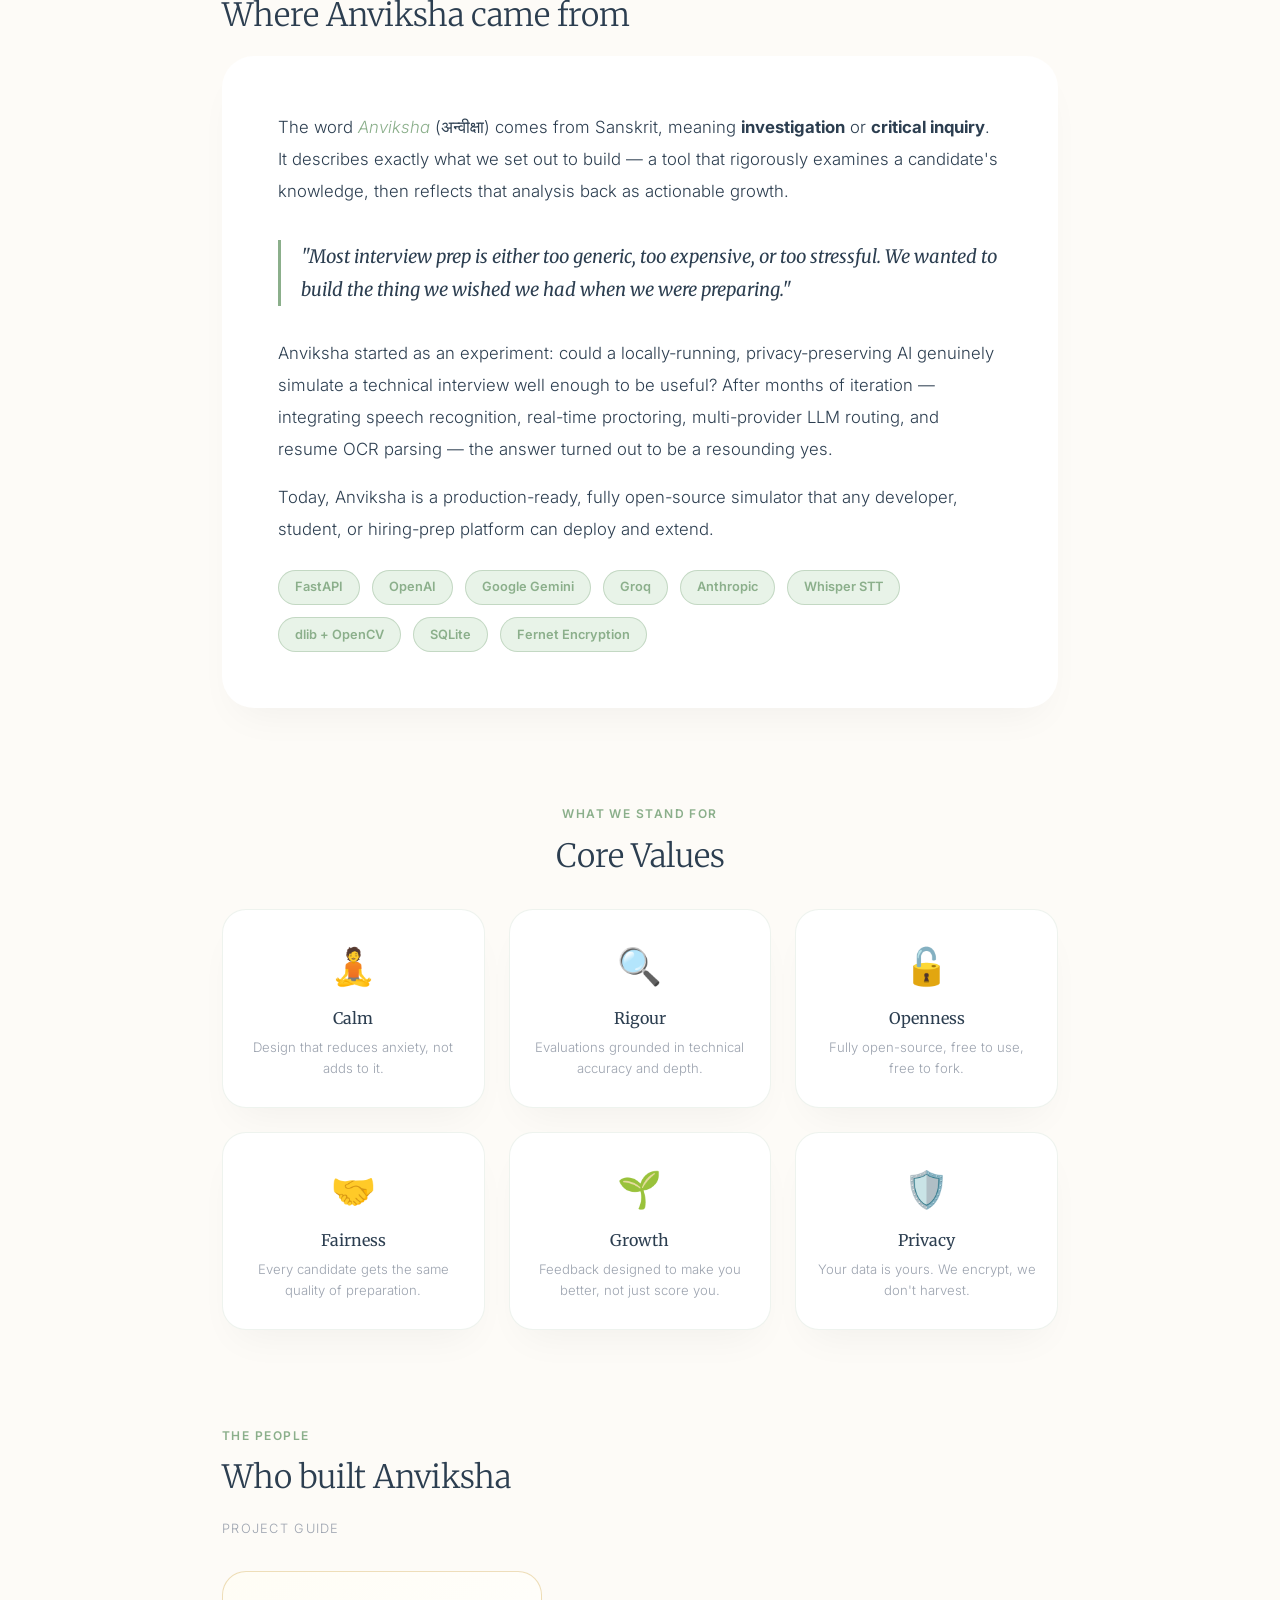
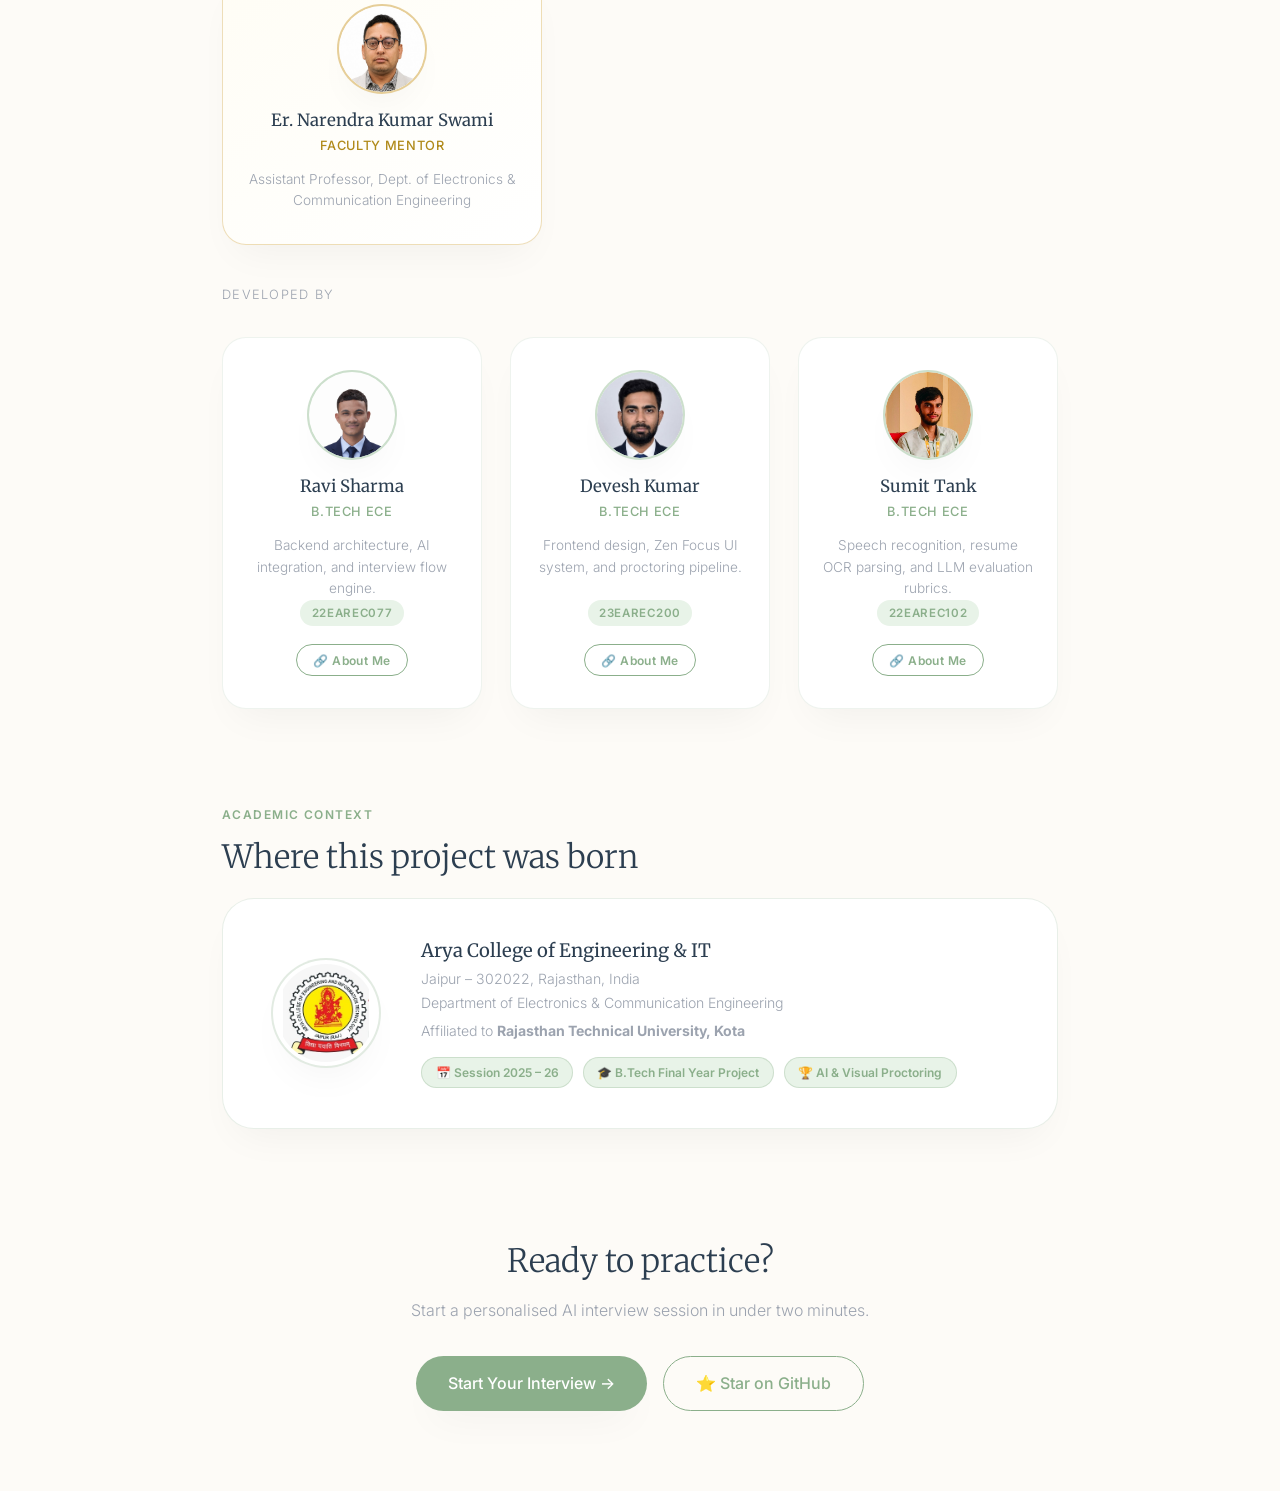
==== commit d1069706: "feat: add custom favicon and update brand logo design across frontend pages" ====
--- a/frontend/about.html
+++ b/frontend/about.html
@@ -264,8 +264,6 @@
             gap: 2rem;
             text-align: center;
         }
-
-        .stat-item {}
 
         .stat-number {
             font-family: var(--font-serif);
@@ -560,6 +558,7 @@
             animation-delay: 0.4s;
         }
     </style>
+    <link rel="icon" type="image/svg+xml" href="./icons/favicon.svg">
 </head>
 
 <body>
@@ -750,7 +749,7 @@
                     <p class="team-role">B.Tech ECE</p>
                     <p>Backend architecture, AI integration, and interview flow engine.</p>
                     <span class="enrol-badge">22EAREC077</span>
-                    <a href="#" class="about-me-btn" id="raviProfileBtn" target="_blank" rel="noopener">
+                    <a href="https://www.linkedin.com/in/ravi-sharma-234643322/" class="about-me-btn" id="raviProfileBtn" target="_blank" rel="noopener">
                         🔗 About Me
                     </a>
                 </div>
@@ -762,7 +761,7 @@
                     <p class="team-role">B.Tech ECE</p>
                     <p>Frontend design, Zen Focus UI system, and proctoring pipeline.</p>
                     <span class="enrol-badge">23EAREC200</span>
-                    <a href="#" class="about-me-btn" id="deveshProfileBtn" target="_blank" rel="noopener">
+                    <a href="https://github.com/hackerstoreofficial/" class="about-me-btn" id="deveshProfileBtn" target="_blank" rel="noopener">
                         🔗 About Me
                     </a>
                 </div>
@@ -774,7 +773,7 @@
                     <p class="team-role">B.Tech ECE</p>
                     <p>Speech recognition, resume OCR parsing, and LLM evaluation rubrics.</p>
                     <span class="enrol-badge">22EAREC102</span>
-                    <a href="#" class="about-me-btn" id="sumitProfileBtn" target="_blank" rel="noopener">
+                    <a href="https://www.linkedin.com/in/t-sumit-ece/" class="about-me-btn" id="sumitProfileBtn" target="_blank" rel="noopener">
                         🔗 About Me
                     </a>
                 </div>
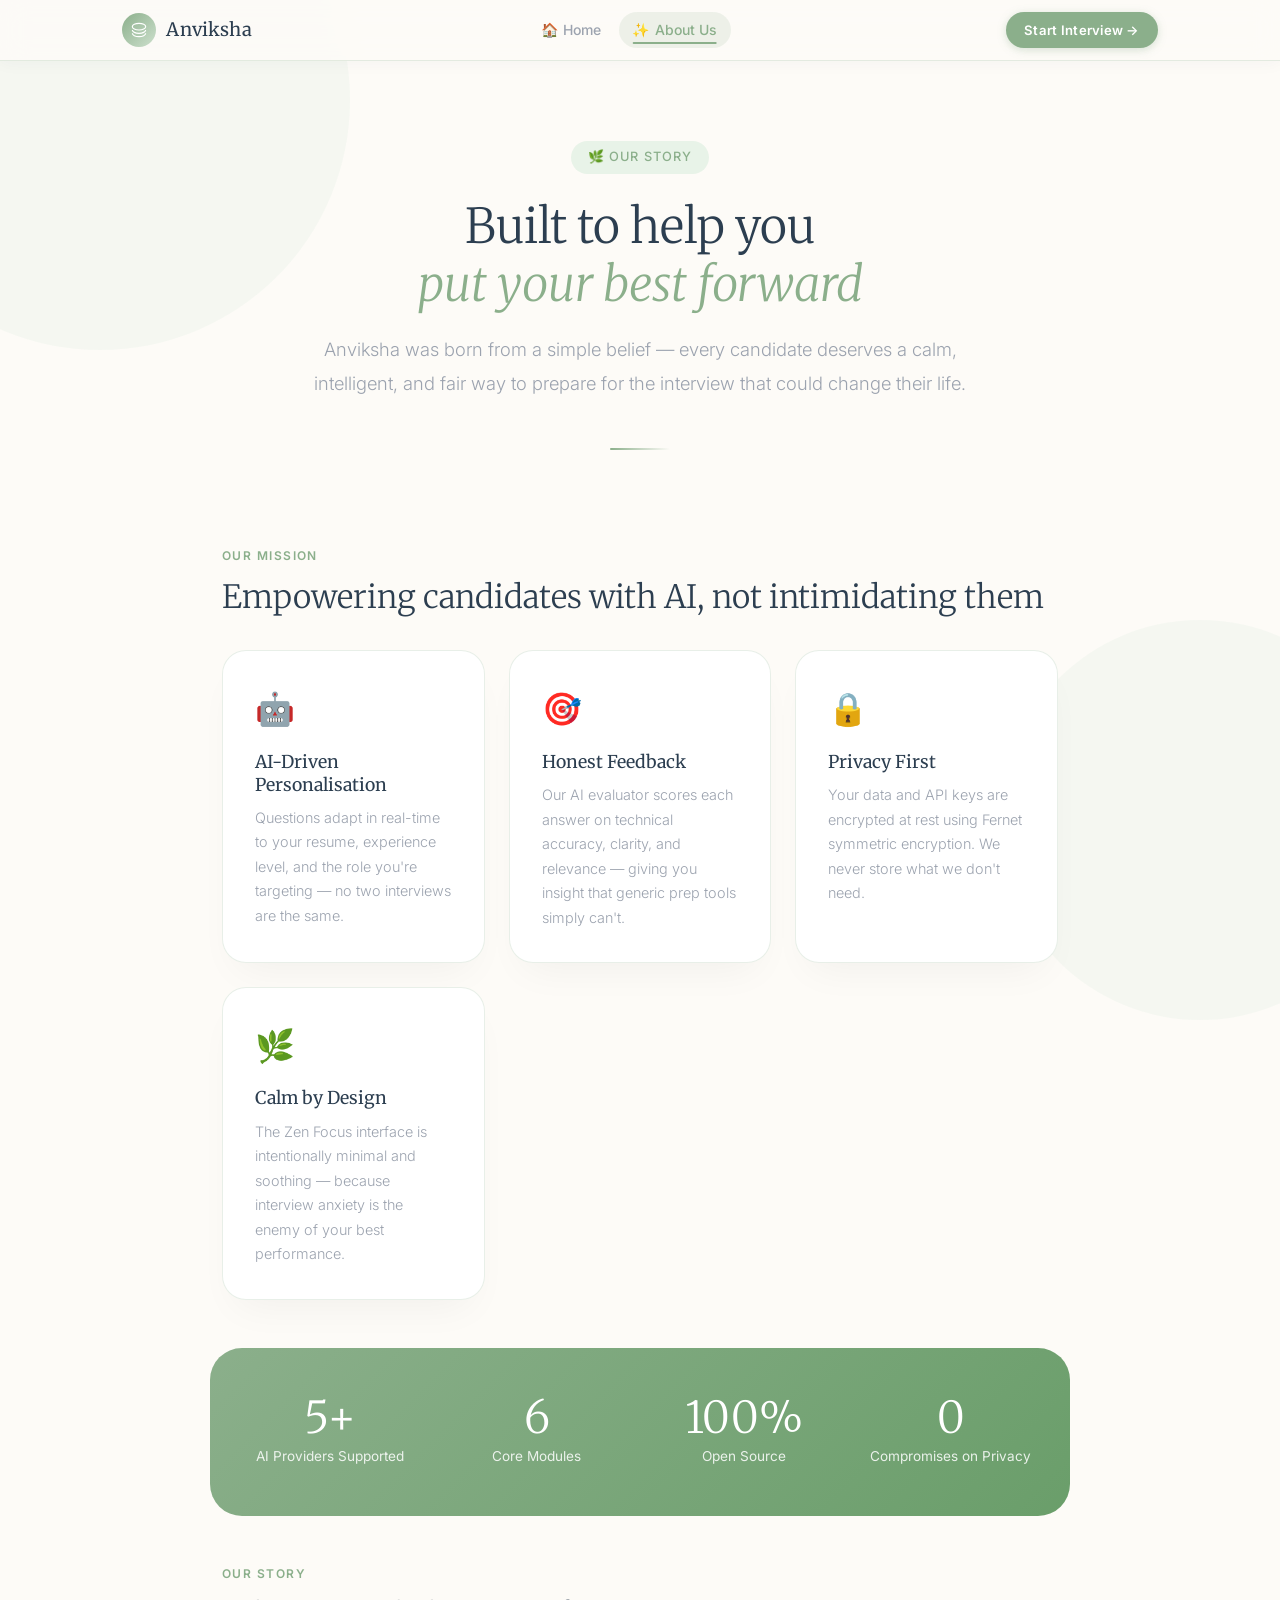
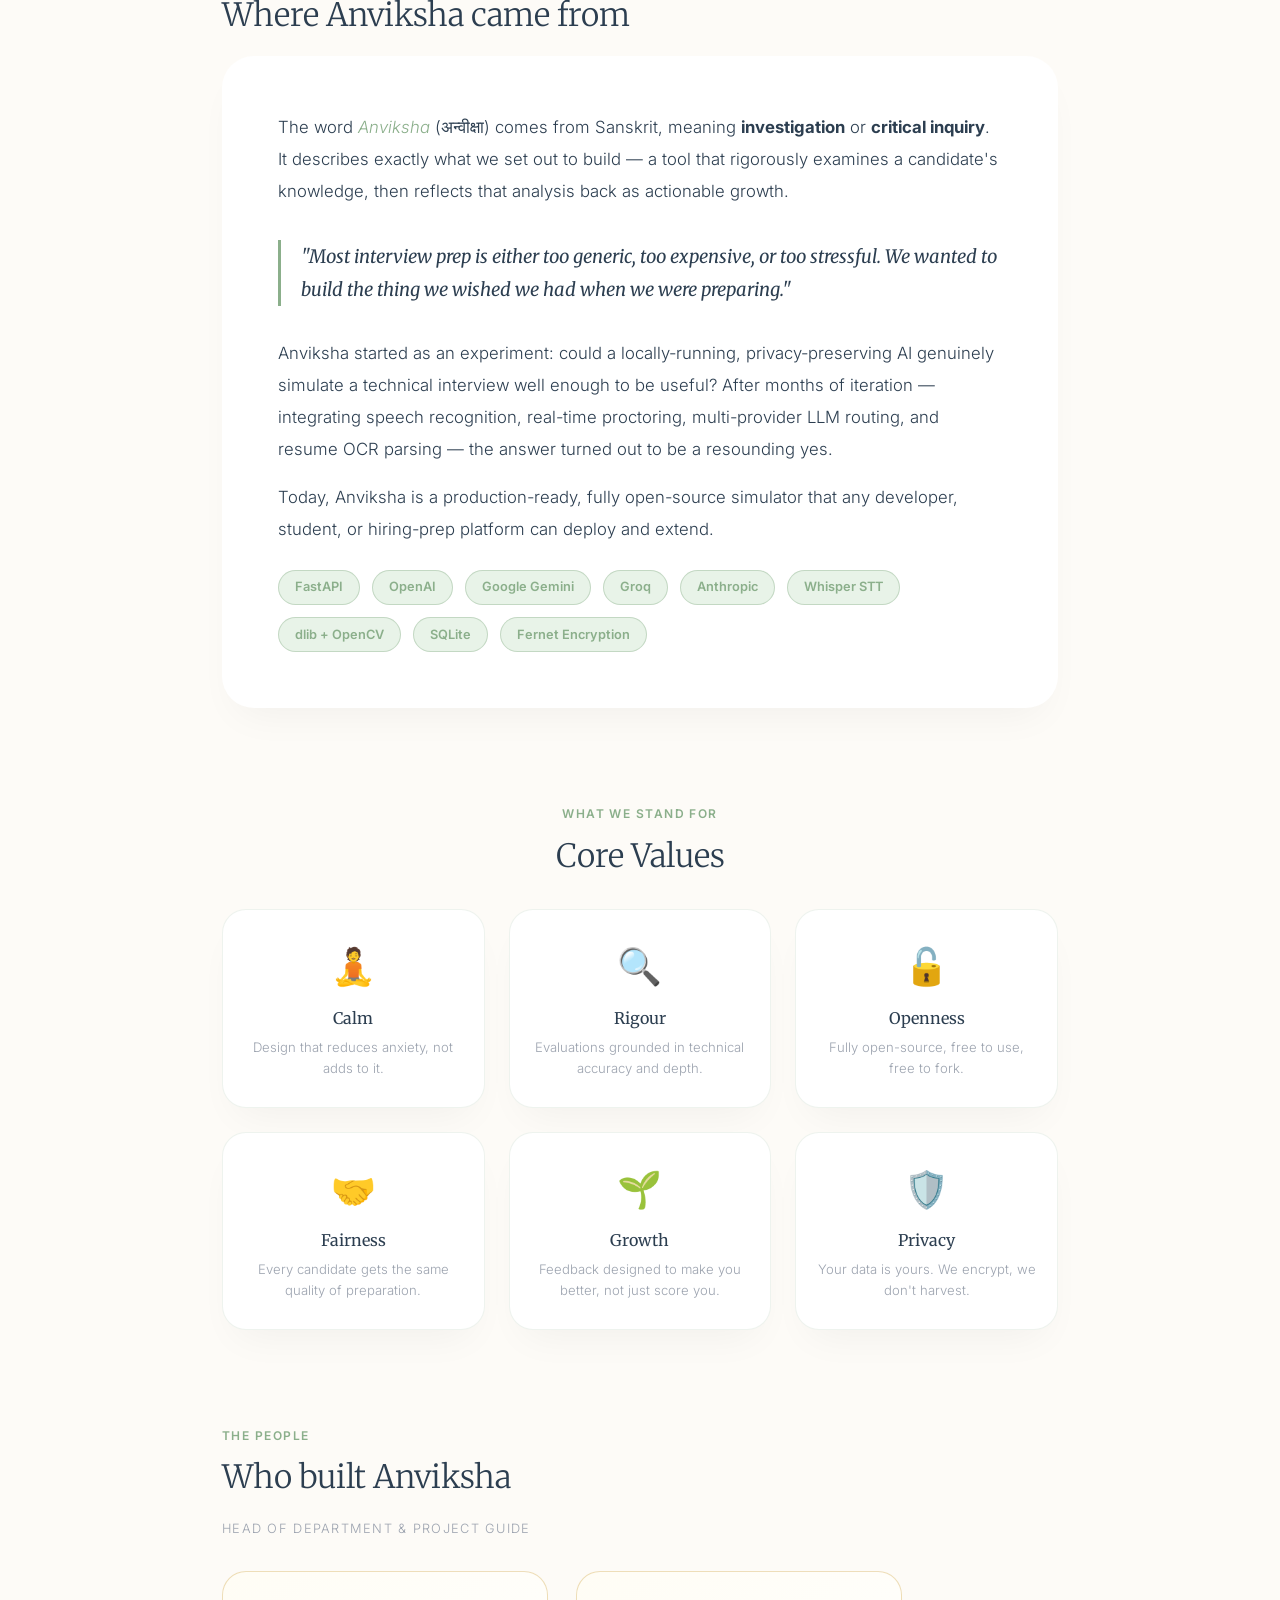
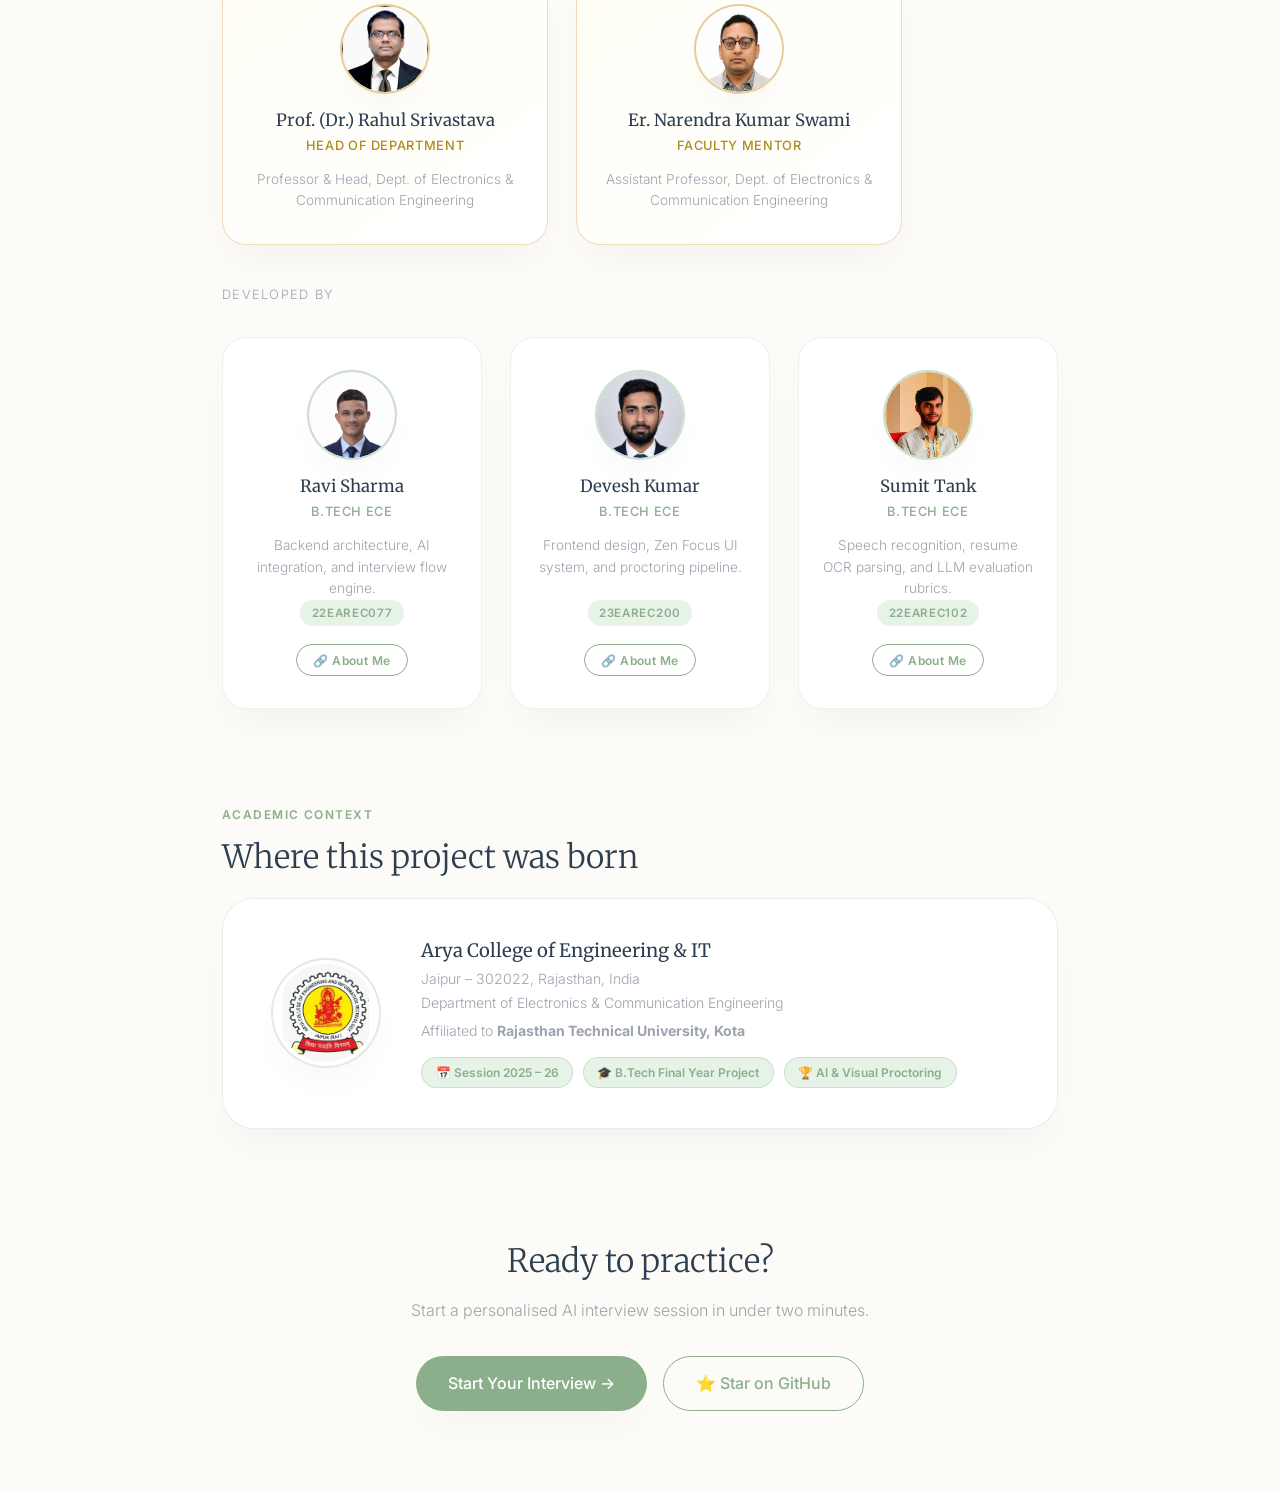
==== commit 2359816e: "feat: add Prof. Rahul Srivastava to the about page team section" ====
--- a/frontend/about.html
+++ b/frontend/about.html
@@ -721,11 +721,19 @@
             <p class="section-label">The People</p>
             <h2 class="section-title" id="teamTitle">Who built Anviksha</h2>
 
-            <!-- Project Guide -->
+            <!-- Head of Department & Project Guide -->
             <p
                 style="font-size:0.8rem;letter-spacing:0.1em;text-transform:uppercase;color:var(--gray-muted);margin-bottom:1rem;margin-top:0.25rem;">
-                Project Guide</p>
-            <div class="team-grid" style="grid-template-columns: 1fr; max-width: 320px;">
+                Head of Department &amp; Project Guide</p>
+            <div class="team-grid" style="grid-template-columns: repeat(auto-fit, minmax(280px, 1fr)); max-width: 680px;">
+                <div class="team-card guide-card">
+                    <div class="team-avatar guide-avatar">
+                        <img src="./icons/rahul.png" alt="Prof. (Dr.) Rahul Srivastava">
+                    </div>
+                    <h3>Prof. (Dr.) Rahul Srivastava</h3>
+                    <p class="team-role">Head of Department</p>
+                    <p>Professor &amp; Head, Dept. of Electronics &amp; Communication Engineering</p>
+                </div>
                 <div class="team-card guide-card">
                     <div class="team-avatar guide-avatar">
                         <img src="./icons/narendra.png" alt="Er. Narendra Kumar Swami">
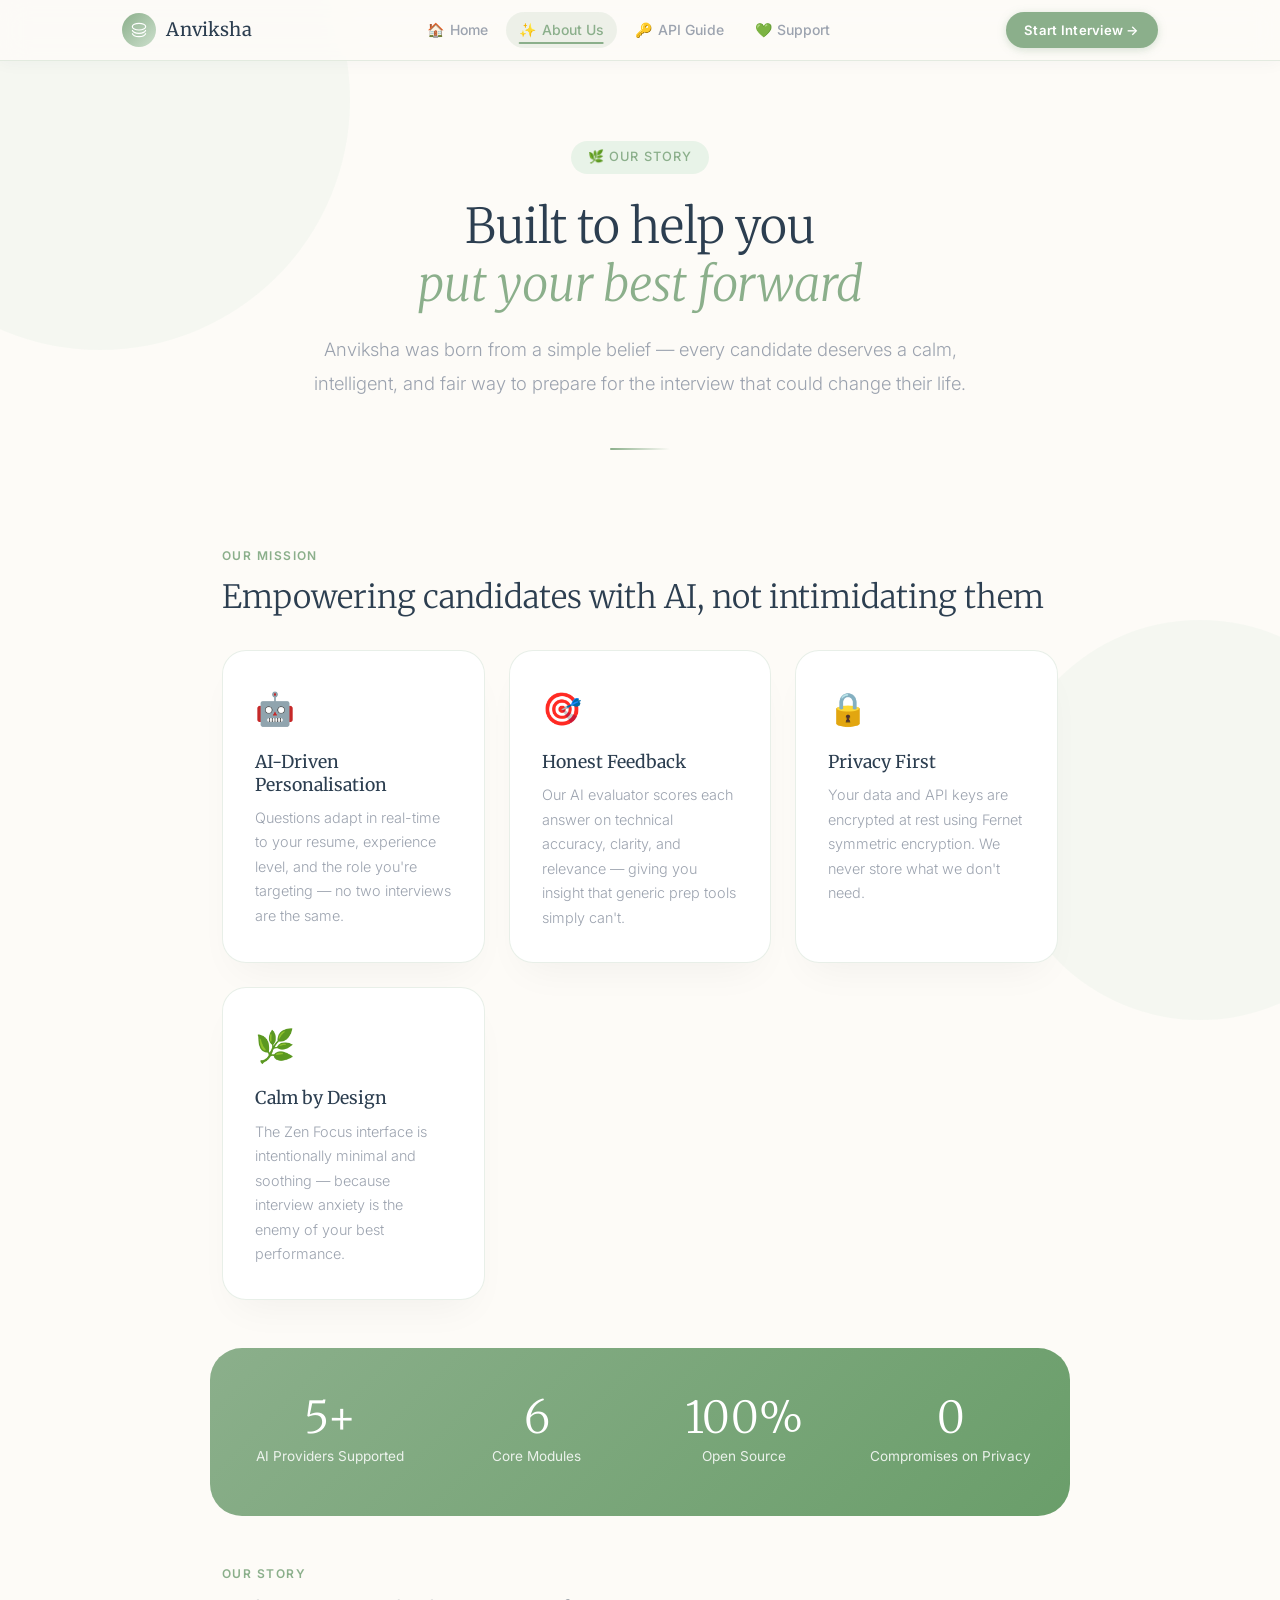
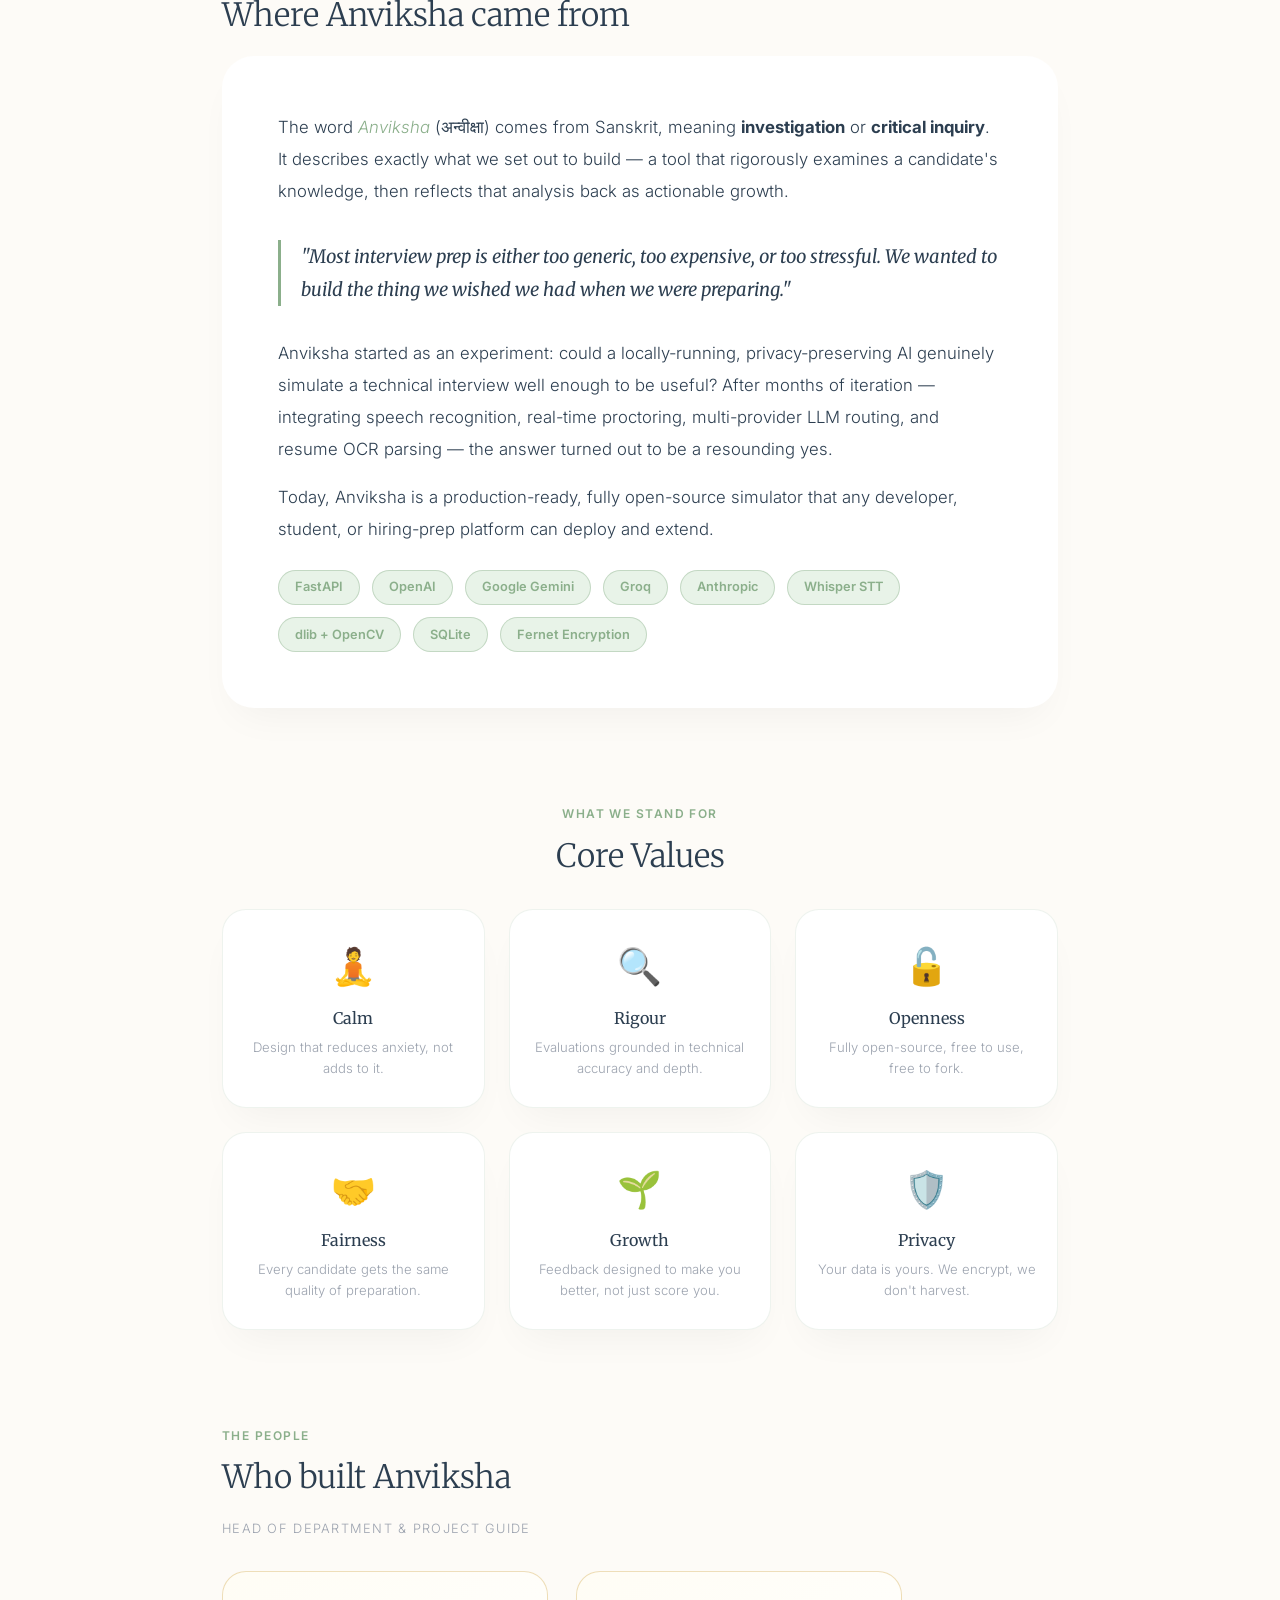
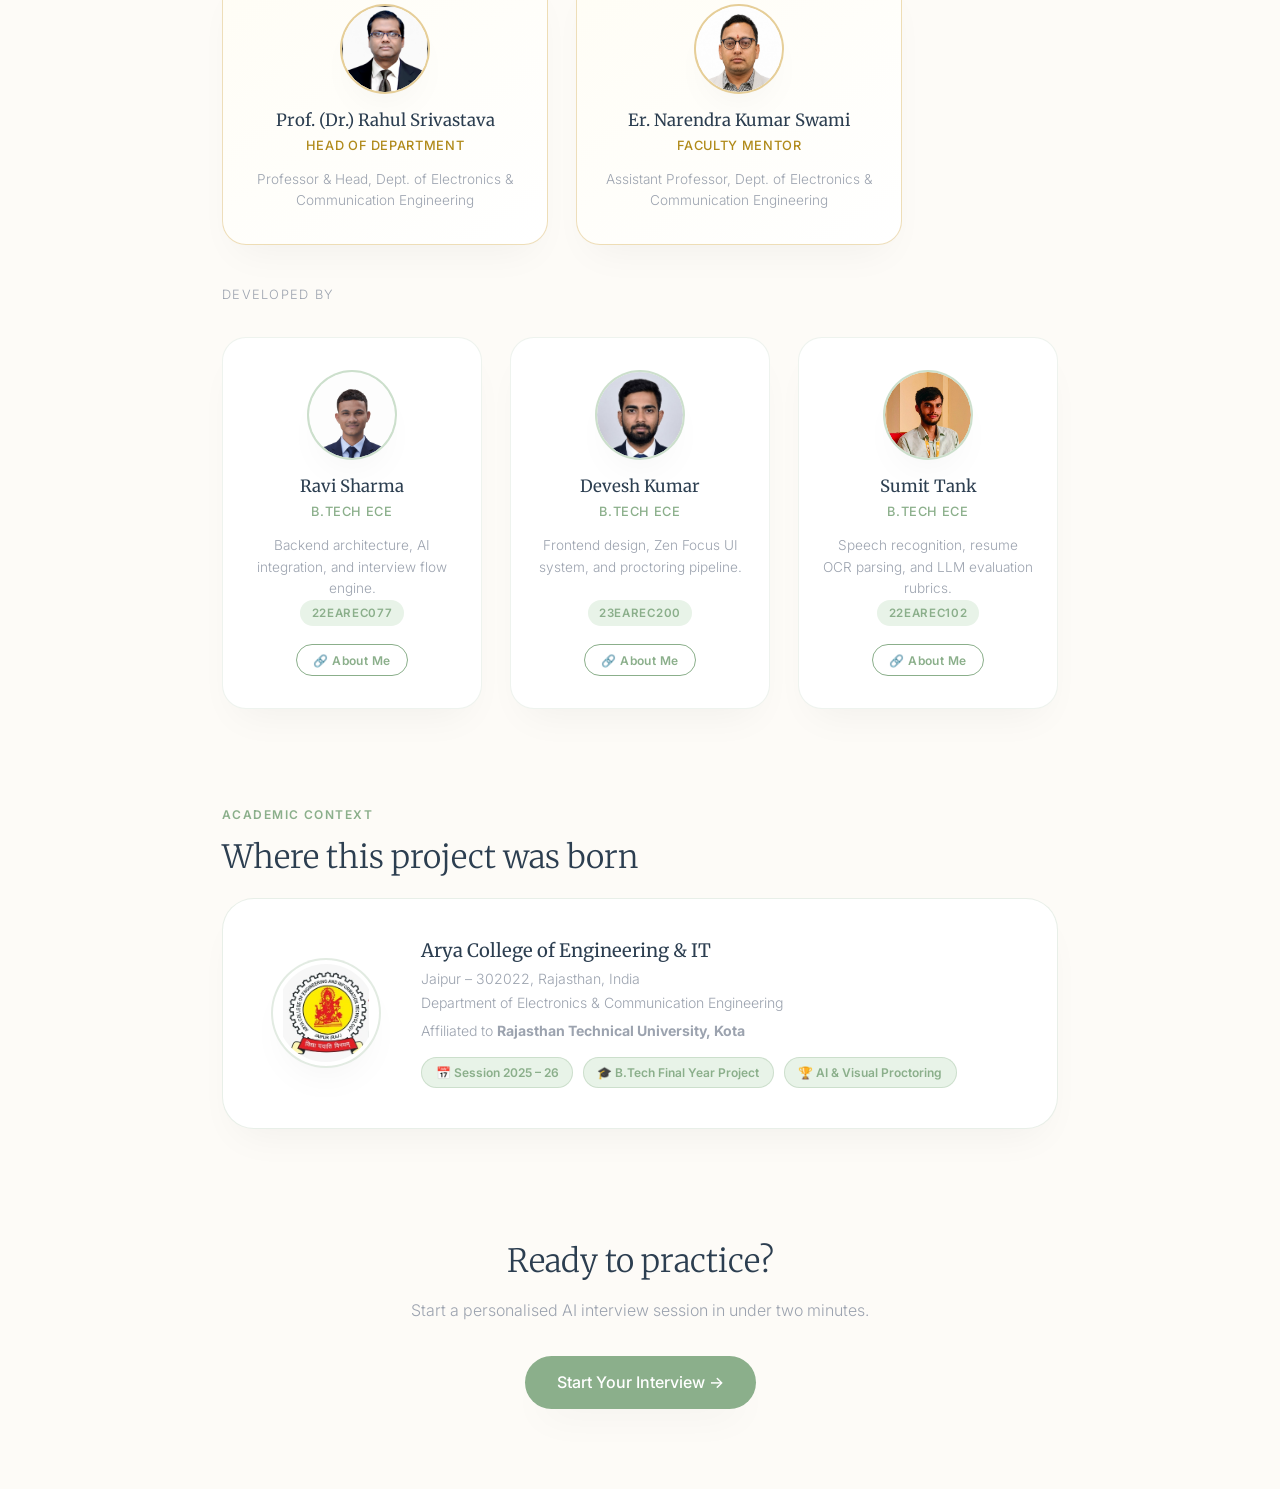
==== commit b18b88bb: "feat: add API key guide and support pages while updating navigation and UI links" ====
--- a/frontend/about.html
+++ b/frontend/about.html
@@ -822,10 +822,6 @@
                 <a href="./guidelines.html" class="btn btn-primary" id="startInterviewBtn">
                     Start Your Interview →
                 </a>
-                <a href="https://github.com/hackerstoreofficial/Anviksha-The-AI-Interviewer" target="_blank"
-                    rel="noopener noreferrer" class="btn btn-secondary" id="githubLink">
-                    ⭐ Star on GitHub
-                </a>
             </div>
         </div>
 
